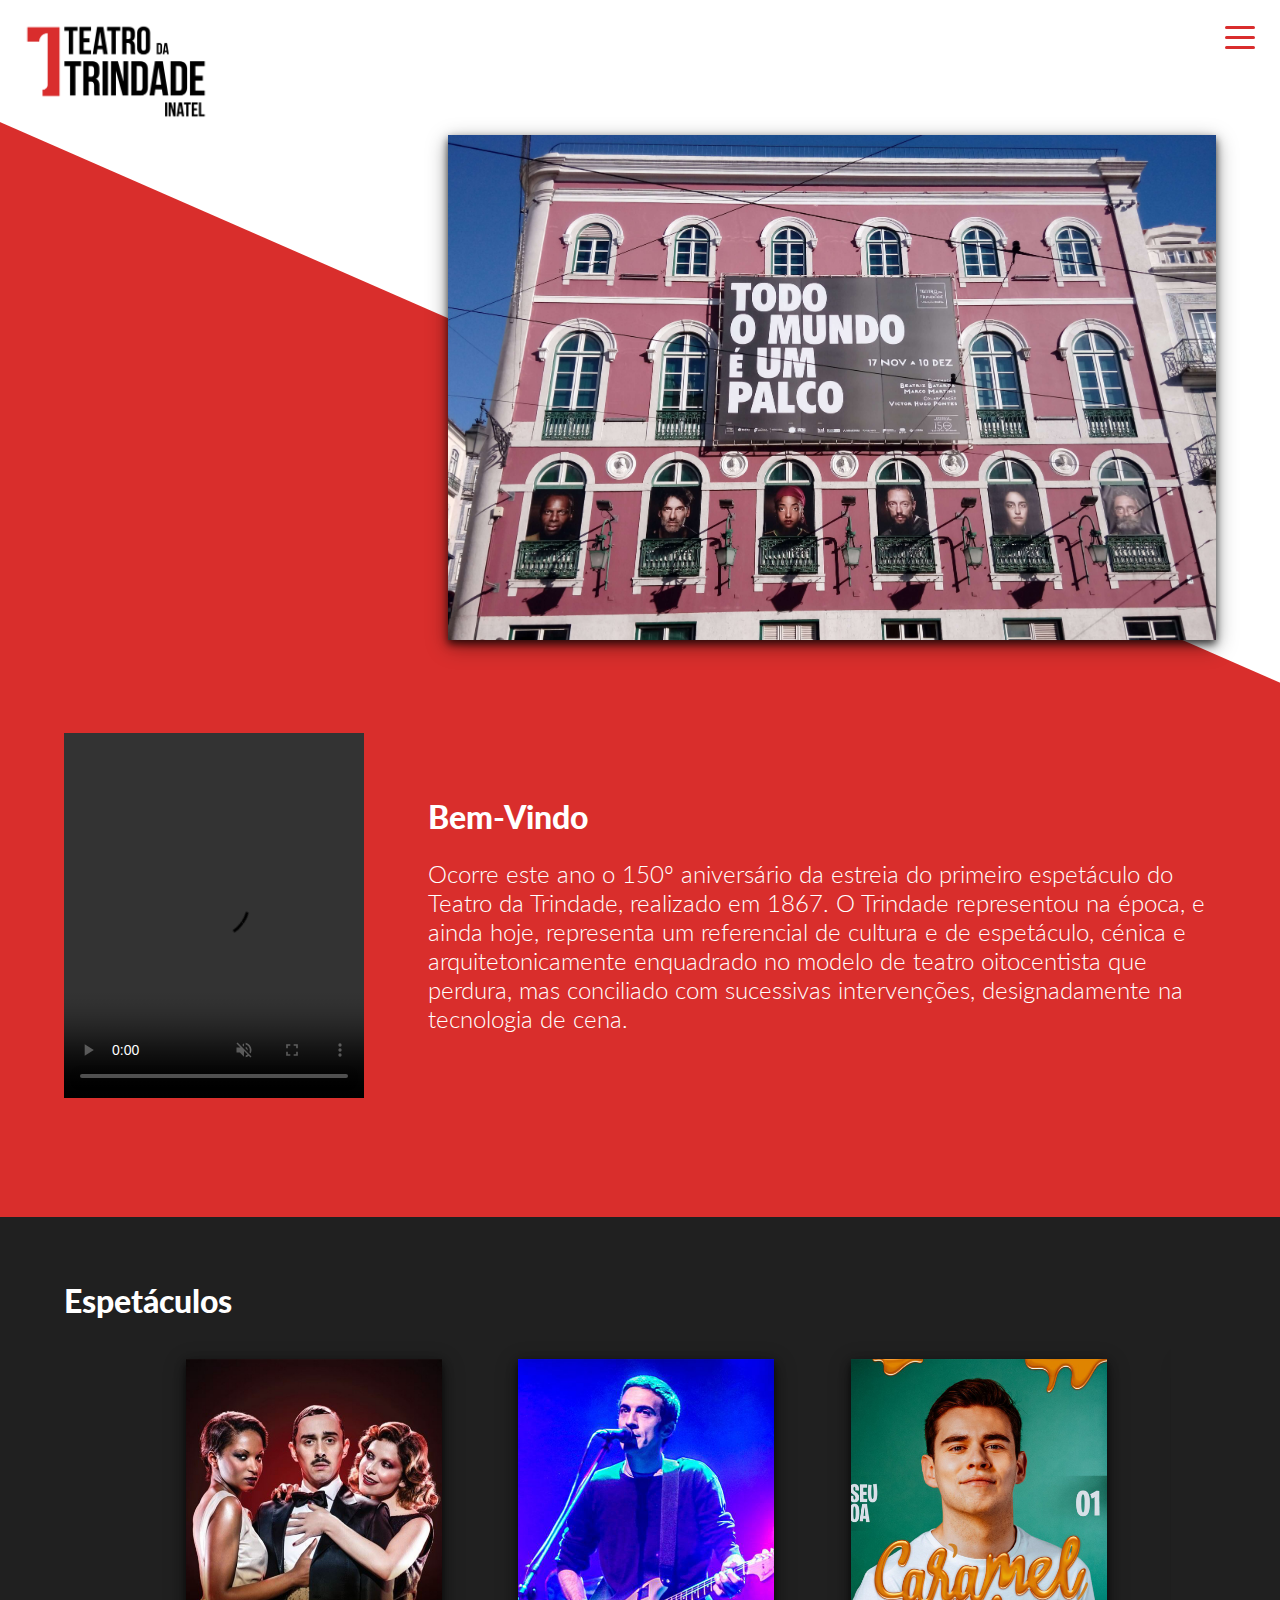
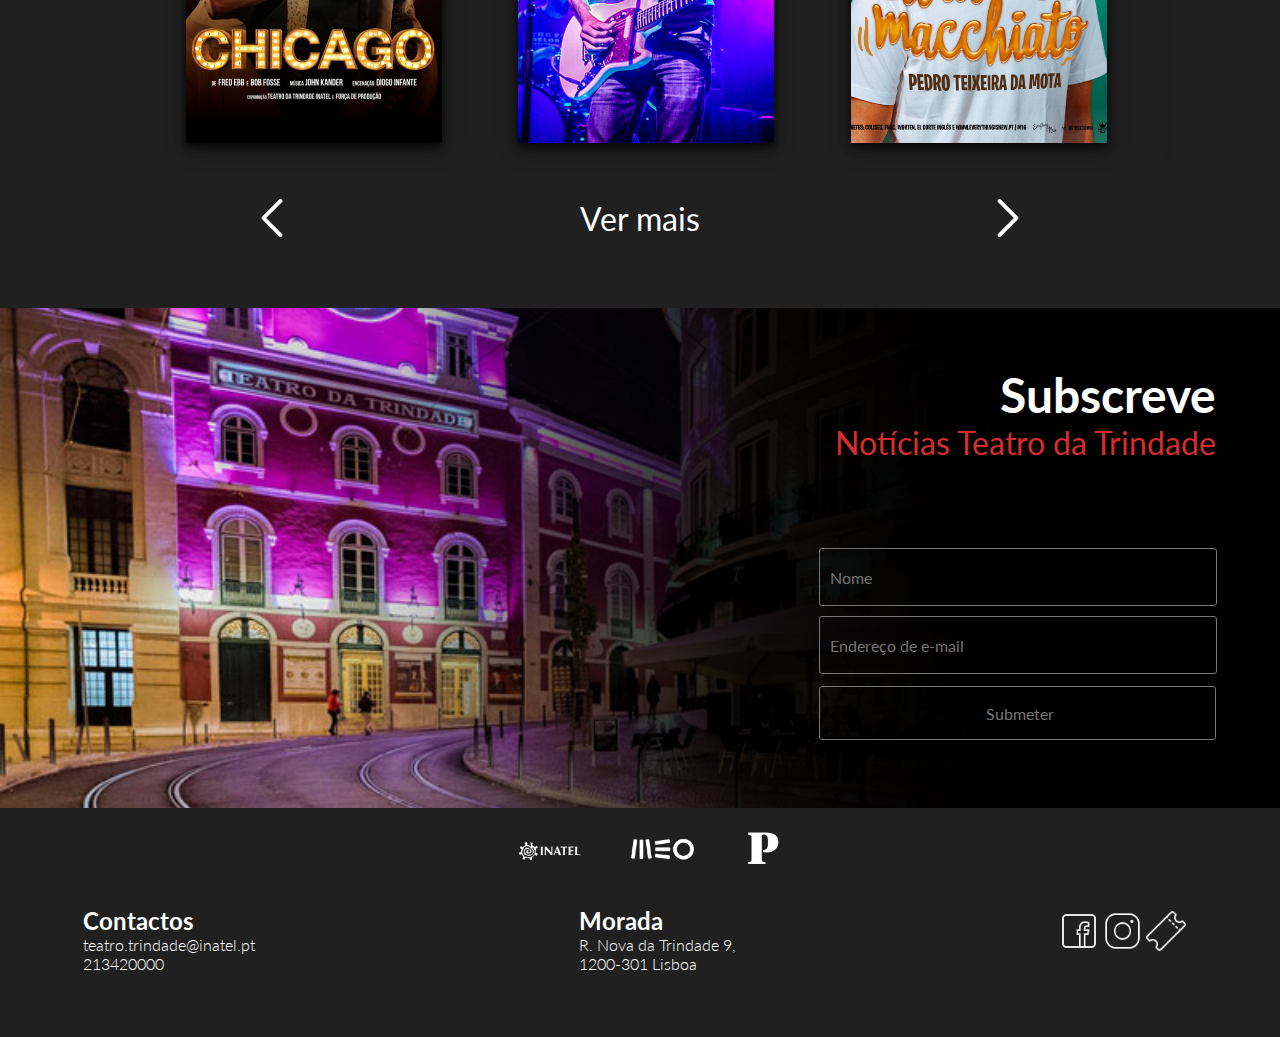
==== index.html @ 77e82023 "footer fixed" ====
<!DOCTYPE html>
<html lang="pt">
<head>
    <meta charset="UTF-8">
    <meta name="viewport" content="user-scalable=no, initial-scale=1, height=device-height">
    <link rel="icon" href="img/favicon.ico">
    <link href="https://fonts.googleapis.com/css?family=Lato:300,400,700,900&display=swap" rel="stylesheet">
    <link rel="stylesheet" href="css/style.css">
    <link rel="stylesheet" href="css/general.css">
    <title>Teatro da Trindade</title>
</head>
<body>

  <header>

    <nav>
      <a href="index.html"><img src="img/logoFullB.png" alt="logo-trindade"></a>

      <input id="hamburguer" type="checkbox" class="check">
      <div>
        <label for="hamburguer" class="hamburguer" id="mostra-menu"><div>
          <span class="barra"></span>
        </div></label>
        <div class="menu">
          <div class="menu-info">
            <ul>
              <li><a href="index.html">início</a></li>
              <li><a href="agenda.html">agenda</a></li>
              <li><a href="sobre.html">sobre</a></li>
              <li><a href="bilheteira.html">bilheteira</a></li>
            </ul>
            <img src="img/tr.png" alt="TR">
          </div>
          <div class="menu-transp"></div>
        </div>
      </div>

    </nav>

  </header>


  <main>


    <section id="intro">
      <img src="img/trindade.jpg" alt="">
      <div class="conteudo-saudacao">
        <video autoplay loop muted controls>
          <source src="img/150anos.mp4" type="video/mp4">
        </video>
        <div class="texto-saudacao">
          <h1>Bem-Vindo</h1>
          <p>Ocorre este ano o 150º aniversário da estreia do primeiro espetáculo do Teatro da Trindade, realizado em 1867. O Trindade representou na época, e ainda hoje, representa um referencial de cultura e de espetáculo, cénica e arquitetonicamente enquadrado no modelo de teatro oitocentista que perdura, mas conciliado com sucessivas intervenções, designadamente na tecnologia de cena.</p>
        </div>
      </div>
    </section>



    <section id="espetaculos">
      <h1>Espetáculos</h1>

      <div class="slider-holder">
        <span id="slider-image-1"></span>
        <span id="slider-image-2"></span>
        <div class="image-holder">
          <a href="agenda.html#chicago"><img src="img/agenda/poster1.jpg"/></a>
          <a href="agenda.html#ornatos"><img src="img/agenda/poster2.jpg"/></a>
          <a href="agenda.html#ptm"><img src="img/agenda/poster3.jpeg"/></a>
          <a href="agenda.html#armstrong"><img src="img/agenda/poster4.jpg"/></a>
          <a href="agenda.html#inimigos"><img src="img/agenda/poster5.jpg"/></a>
          <a href="agenda.html#4emeia"><img src="img/agenda/poster6.jpg"/></a>
        </div>
        <div class="button-holder">
            <a href="#slider-image-1" class="back"><img src='img/back.svg' onmouseover="this.src='img/backR.svg';" onmouseout="this.src='img/back.svg';"></a>
            <a href="agenda.html"><p>Ver mais</p></a>
            <a href="#slider-image-2" class="next"><img src='img/next.svg' onmouseover="this.src='img/nextR.svg';" onmouseout="this.src='img/next.svg';"></a>
        </div>
      </div>

    </section>



    <section id="subscricao">

      <form class="formulario">
        <div class="info-form">
          <h2>Subscreve</h2>
          <p>Notícias Teatro da Trindade</p>
        </div>
        <div class="inserir">
          <input type="text" name="nome" placeholder="Nome">
          <input type="email" name="email" placeholder="Endereço de e-mail">
        </div>
        <div class="submissao">
          <input type="button" name="subscrever" value="Submeter">
        </div>
      </form>
    </section>


  </main>



  <footer>

      <div class="footer-container">
          <div class="parceiros">
              <img src="img/inatelW.png" alt="logo-inatel">
              <img src="img/meoW.png" alt="logo-meo">
              <img src="img/publicoW.png" alt="logo-publico">
          </div>
          <div class="footer-infos">
            <div class="contactos">
              <h2>Contactos</h2>
              <p>teatro.trindade@inatel.pt</p>
              <p>213420000</p>
            </div>
            <div class="morada">
              <h2>Morada</h2>
              <p>R. Nova da Trindade 9,<br>1200-301 Lisboa</p>
            </div>
            <div class="social">
                <a href="https://www.facebook.com/TeatrodaTrindade/" target="_blank"><img src="img/facebookW.png" alt="icon-facebook"></a>
                <a href="https://www.instagram.com/teatrodatrindade/" target="_blank"><img src="img/instagramW.png" alt="icon-instagram"></a>
                <a href="https://www.bol.pt/Projecto/EntidadesAderentes/4134-teatro_da_trindade_inatel" target="_blank"><img src="img/ticketW.png" alt="icon-bilhete"></a>
            </div>
          </div>
      </div>

  </footer>

</body>
</html>
---- css/style.css ----
/*--------------------INTRO---------------------*/
#intro {
  height: auto;
  padding-bottom: 120px;
  background-image: url(../img/fundo.svg);
  background-position: center;
  background-size: cover;
}
#intro img {
  width: 60vw;
  margin-left:35vw;
  margin-top: 15vh;
  box-shadow: 0 4px 8px 0 rgba(0, 0, 0, 0.7), 0 6px 20px 0 rgba(0, 0, 0, 0.4);
}
.conteudo-saudacao {
  display: flex;
  margin-top:10vh;
}
.conteudo-saudacao video {
  margin-left:5vw;
  width: 45vw;
}
.texto-saudacao {
  margin: 5vw;
}
.texto-saudacao h1{
  font-size: 2em;
  color: #fff;
  font-weight: 900;
}
.texto-saudacao p{
  color: #fff;
  font-size: 1.5em;
  margin-top: 3%;
  font-weight: 300;
}
@media screen and (max-width: 1000px) {
  .texto-saudacao p{
    font-size: 1em;
  }
}
@media screen and (max-width: 800px) {
  #intro {
    padding-bottom: 50px;
  }
  #intro img {
    width: 75vw;
    margin-left:20vw;
  }
  .conteudo-saudacao {
    margin-top: 15%;
    display: block;
  }
  .conteudo-saudacao video {
    width: 90vw;
    margin-left: 5vw;
    margin-right: 5vw;
  }
  .texto-saudacao {
    margin-top: 5%;
  }
}


/*--------------------ESPETÁCULOS---------------------*/
#espetaculos{
  padding-bottom: 5%;
  background: #202020;
}
#espetaculos h1{
  padding-top: 5%;
  color: #fff;
  margin-left: 5%;
  font-size: 2em;
  font-weight: 900;
}
.slider-holder {
  padding-top: 3%;
  width: 83vw;
  overflow: hidden;
  margin-left: auto;
  margin-right: auto;
  margin-top: 0px;
  text-align: center;
  overflow: hidden;
 }
.image-holder {
  display: flex;
  flex-direction: row;
  width: 100%;
  clear: both;
  position: relative;
  -webkit-transition: left 2s;
  -moz-transition: left 2s;
  -o-transition: left 2s;
  transition: left 2s;
 }
.image-holder img{
  box-shadow: 0 4px 8px 0 rgba(0, 0, 0, 0.7), 0 6px 20px 0 rgba(0, 0, 0, 0.4);
  width: 20vw;
  margin-right: 6vw;
}
.image-holder a:first-child{
  margin-left: 6vw;
}
.cartaz p{
  color: #fff;
}
.slider-image {
  float: left;
  margin: 0px;
  padding: 0px;
  position: relative;
 }
 .button-holder {
   margin-top: 5%;
   display: flex;
   flex-direction: row;
   justify-content: space-around;
}
 .button-holder a{
   text-align: center;
   text-decoration: none;
   font-size: 2em;
   color: #fff;
 }
 .button-holder a:hover{
   color:#d92d2d;
 }
.button-holder img{
  width: 1.2em;
}
#slider-image-1:target ~ .image-holder{
   left: 0px;
}
#slider-image-2:target ~ .image-holder{
  left: -79vw;
}
@media screen and (max-width: 600px) {
  .button-holder a{
    font-size: 1em;
  }
  .button-holder img{
    width: 0.8em;
  }
}




/*--------------------FORM---------------------*/
#subscricao {
  height: 500px;
  background-image: url(../img/fundoform.jpg);
  background-position: center;
  background-size: cover;
}
.formulario{
  float: right;
  margin-right: 5%;
  height: 100%;
  width: 45%;
}
.info-form {
  float: right;
  text-align: right;
  margin-top: 10%;
}
.info-form h2{
  font-size: 3em;
  color: #fff;
}
.info-form p{
  font-size: 2em;
  color: #d92d2d;
}
input:focus {
  outline: none;
}
.inserir{
  margin-left: calc(100% - 31vw);
  margin-top: 40%;
}
.inserir input{
  border-radius: 3px;
  width: 30vw;
  height: 6vh;
  margin-top: 10px;
  font-size: 1em;
  background: transparent;
  padding-left: 10px;
  color: #777;
  border: 1px solid #777;
}
.submissao {
  margin-left: calc(100% - 31vw);
  margin-top: 2%;
}
.submissao input{
  border-radius: 3px;
  height: 6vh;
  width: 31vw;
  font-size: 1em;
  background: transparent;
  padding-left: 10px;
  color: #777;
  border: 1px solid #777;
  cursor: pointer;
}
.submissao input:hover{
  background: #d92d2d;
  border: none;
  color: #202020;
}
@media screen and (max-width: 800px) {
  #subscricao{
    height: 400px;
  }
  .formulario{
    width: 60%;
  }
  .inserir{
    margin-top: 35%;
    margin-left: calc(100% - 41vw);
  }
  .submissao{
    margin-left: calc(100% - 41vw);
  }
  .info-form h2{
    font-size: 2em;
  }
  .info-form p{
    font-size: 1em;
  }
  .inserir input{
    width: 40vw;
  }
  .submissao input{
    width: 42vw;
  }
}
@media screen and (max-width: 400px) {
  .info-form {
    margin-top: 20%;
  }
  .inserir{
    margin-top: 60%;
    margin-left: calc(100% - 45vw);
  }
  .submissao{
    margin-top: 3%;
    margin-left: calc(100% - 44vw);
  }

}
---- css/general.css ----
*{
  margin: 0;
  font-family: 'Lato', sans-serif;
}
nav img{
  position: absolute;
  width: 15%;
  margin: 20px 20px;
}
.hamburguer {
  position: absolute;
  right: 0;
  margin-top: 25px;
  margin-right: 25px;
  z-index: 2 ;
  width: 30px;
  padding-top: 11px;
  height: 13px;
}
input{
  background: #fff;
}
label{
  cursor: pointer;
}
/*---Desenha as 3 barras do hamburguer---*/
.barra {
  position: fixed;
  display: block;
  width: 30px;
  height: 3px;
  transition: 0.2s ease-in-out;
  border-radius: 200px;
  background: #d92d2d;
}
.barra:before,
.barra:after {
  content: '';
  display: block;
  width: 100%;
  height: 100%;
  background: #d92d2d;
  position: absolute;
  transition: 0.5s ease-in-out;
  border-radius: 200px;
}
.barra:before {
  bottom: 10px;
}
.barra:after {
  top: 10px;
}
#hamburguer , #menu{
  display: none;
}
/*--Rotação das barras para formar uma cruz--*/
input:checked~div .barra {
  transform: rotate(45deg);
  background: #fff;
}
input:checked~div .barra:before {
  transform: rotate(90deg);
  bottom: 0;
  background: #fff;
}
input:checked~div .barra:after {
  transform: rotate(90deg);
  top: 0;
  background: #fff;
}
input:checked~div .menu {
  display: block;
}

/*--Desenho do menu--*/
.menu{
  display: none;
  position: fixed;
  width: 100vw;
  z-index: 1;
}
.menu-info {
  float: right;
  background-color: #d92d2d;
  width: 25vw;
  height: 100vh;
  right: 0;
  box-shadow: -5px 0px 50px 0px #202020;
}
.menu-info ul{
  margin-top: 35%;
}
.menu-info li{
  margin-top: 40px;
  list-style: none;
  text-align: right;
  margin-right: 20px;
}
.menu-info a {
  font-size: 3em;
  text-decoration: none;
  -webkit-user-select: none;
  color: #fff;
}
.menu-info a:hover{
  color: #000;
  transition: 0.3s;
}
.menu-info img{
  position: absolute;
  width: 25vw;
  margin: 0;
  bottom: 0;
}
.menu-transp{
  position: absolute;
  width: 75vw;
  height: 100vh;
  background: rgba(20,20,20,0.8);
}
@media screen and (max-width: 800px) {
  .menu a{
    font-size: 1.5em;
  }
  .menu-info{
    width: 50vw;
  }
  .menu-transp{
    width: 50vw;
  }
  .menu img{
    width: 55vw;
  }
}



/*--------------------FOOTER---------------------*/
footer{
  background-color: #202020;
  height: auto;
  padding-bottom: 5%;
}
.footer-container{
  padding-top: 10px;
  margin-left: 20px;
  justify-content: space-between;
}
.parceiros{
  display: flex;
  justify-content:center;
}
.parceiros img{
  margin-left: 2%;
  margin-right: 2%;
  width: 5%;
  height: 5%;
}
.parceiros img:nth-child(3){
  margin-top: 5px;
  width: 3%;
}
.footer-infos{
  margin: 2% 5% 0 5%;
  color: #fff;
  display: flex;
  justify-content: space-between;
}
.footer-infos p {
  font-weight: 300;w
}
.social{
  margin-top: 5px;
}
.social img{
  width: 25%;
}
@media screen and (max-width: 800px) {
  .footer-infos h2 {
    font-size: 1em;
  }
  .footer-infos p {
    font-size: 0.5em;
  }
  .social img{
    width: 20%;
  }
}
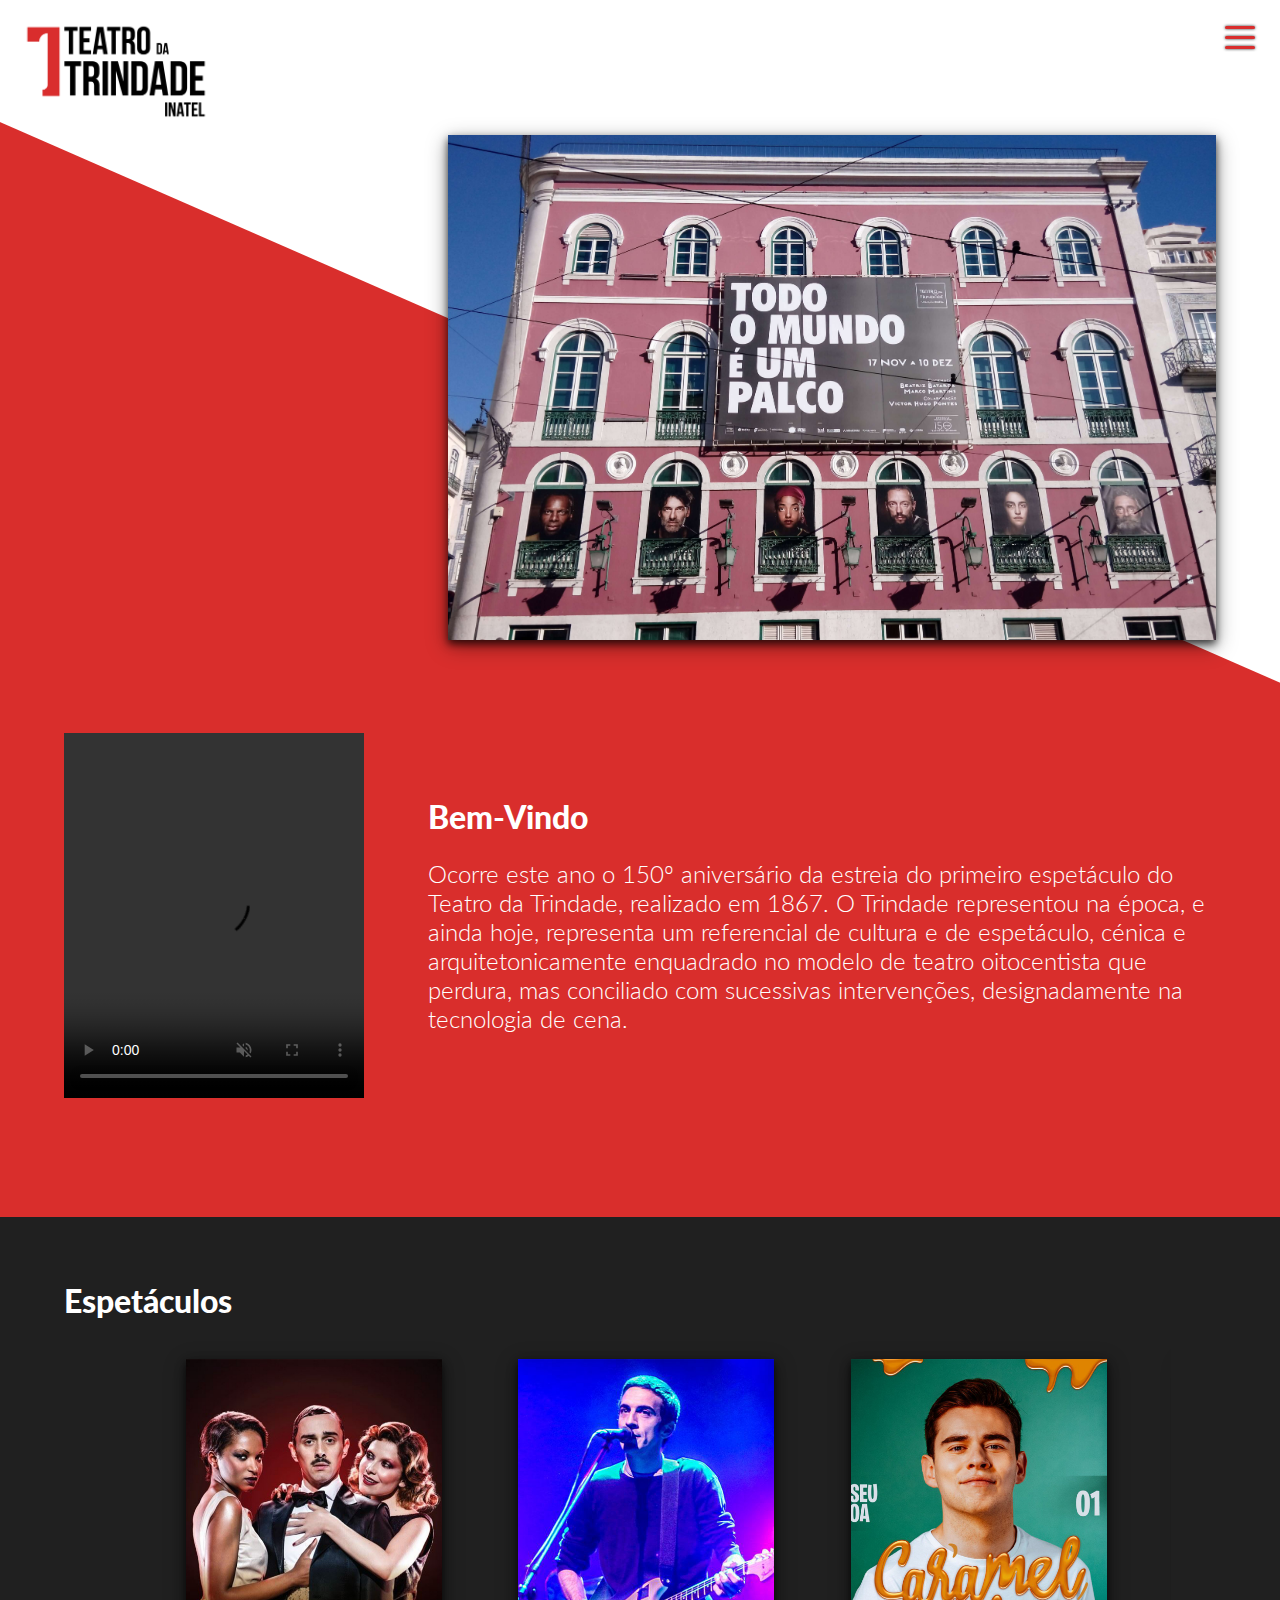
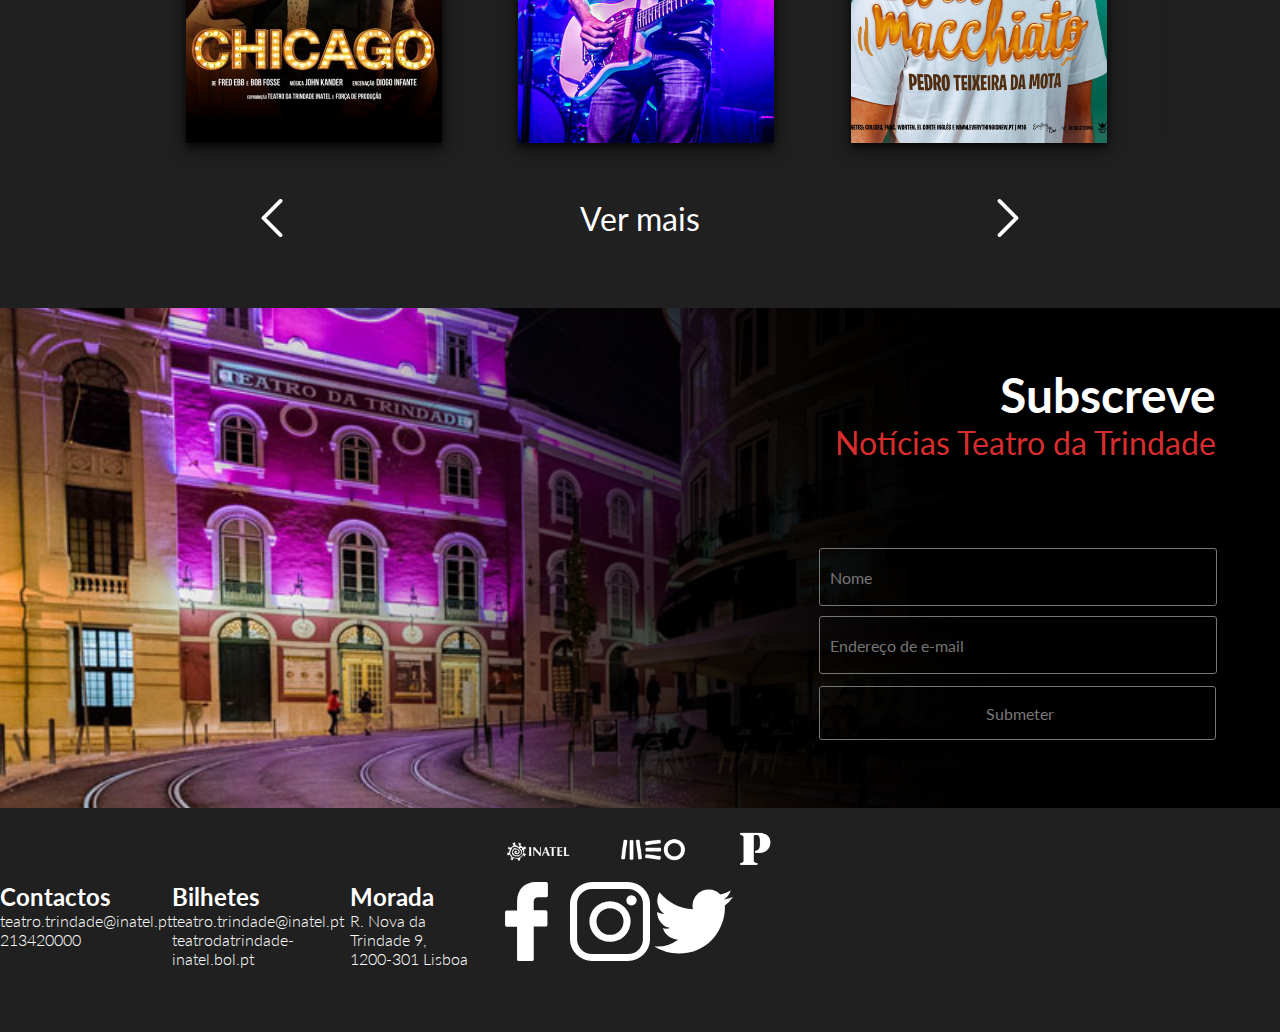
==== commit e96b08d0: "Some corrections" ====
--- a/index.html
+++ b/index.html
@@ -113,22 +113,34 @@
               <img src="img/meoW.png" alt="logo-meo">
               <img src="img/publicoW.png" alt="logo-publico">
           </div>
+
           <div class="footer-infos">
+
             <div class="contactos">
               <h2>Contactos</h2>
               <p>teatro.trindade@inatel.pt</p>
               <p>213420000</p>
             </div>
+
+            <div class="bilhetes">
+              <h2>Bilhetes</h2>
+              <p>teatro.trindade@inatel.pt</p>
+              <a href="https://www.bol.pt/Projecto/EntidadesAderentes/4134-teatro_da_trindade_inatel" target="_blank">teatrodatrindade-inatel.bol.pt</a>
+            </div>
+
             <div class="morada">
               <h2>Morada</h2>
               <p>R. Nova da Trindade 9,<br>1200-301 Lisboa</p>
             </div>
+
             <div class="social">
-                <a href="https://www.facebook.com/TeatrodaTrindade/" target="_blank"><img src="img/facebookW.png" alt="icon-facebook"></a>
-                <a href="https://www.instagram.com/teatrodatrindade/" target="_blank"><img src="img/instagramW.png" alt="icon-instagram"></a>
-                <a href="https://www.bol.pt/Projecto/EntidadesAderentes/4134-teatro_da_trindade_inatel" target="_blank"><img src="img/ticketW.png" alt="icon-bilhete"></a>
+                <a href="https://www.facebook.com/TeatrodaTrindade/" target="_blank"><img src="img/facebook.svg" alt="icon-facebook"></a>
+                <a href="https://www.instagram.com/teatrodatrindade/" target="_blank"><img src="img/instagram.svg" alt="icon-instagram"></a>
+                <a href="https://twitter.com/inateloficial" target="_blank"><img src="img/twitter.svg" alt="icon-twitter"></a>
             </div>
+
           </div>
+
       </div>
 
   </footer>
--- a/css/style.css
+++ b/css/style.css
@@ -20,6 +20,7 @@
 }
 .conteudo-saudacao video {
   margin-left:5vw;
+  padding: 0;
   width: 45vw;
 }
 .texto-saudacao {
--- a/css/general.css
+++ b/css/general.css
@@ -29,6 +29,7 @@
   display: block;
   width: 30px;
   height: 3px;
+  box-shadow: 0px 0px 3px 0px #1f1f1f;
   transition: 0.2s ease-in-out;
   border-radius: 200px;
   background: #d92d2d;
@@ -39,6 +40,7 @@
   display: block;
   width: 100%;
   height: 100%;
+  box-shadow: 0px 0px 3px 0px #1f1f1f;
   background: #d92d2d;
   position: absolute;
   transition: 0.5s ease-in-out;
@@ -56,16 +58,19 @@
 /*--Rotação das barras para formar uma cruz--*/
 input:checked~div .barra {
   transform: rotate(45deg);
+  box-shadow:none;
   background: #fff;
 }
 input:checked~div .barra:before {
   transform: rotate(90deg);
   bottom: 0;
+  box-shadow:none;
   background: #fff;
 }
 input:checked~div .barra:after {
   transform: rotate(90deg);
   top: 0;
+  box-shadow:none;
   background: #fff;
 }
 input:checked~div .menu {
@@ -143,8 +148,6 @@
 }
 .footer-container{
   padding-top: 10px;
-  margin-left: 20px;
-  justify-content: space-between;
 }
 .parceiros{
   display: flex;
@@ -161,20 +164,27 @@
   width: 3%;
 }
 .footer-infos{
-  margin: 2% 5% 0 5%;
   color: #fff;
   display: flex;
   justify-content: space-between;
 }
 .footer-infos p {
-  font-weight: 300;w
+  font-weight: 300;
+}
+.footer-infos a{
+  text-decoration:  none;
+  font-weight: 300;
+  color: #fff;
 }
 .social{
-  margin-top: 5px;
+  display: block;
 }
 .social img{
-  width: 25%;
-}
+  width: 10%;
+}
+
+
+
 @media screen and (max-width: 800px) {
   .footer-infos h2 {
     font-size: 1em;
@@ -182,6 +192,9 @@
   .footer-infos p {
     font-size: 0.5em;
   }
+  .footer-infos a {
+    font-size: 0.5em;
+  }
   .social img{
     width: 20%;
   }
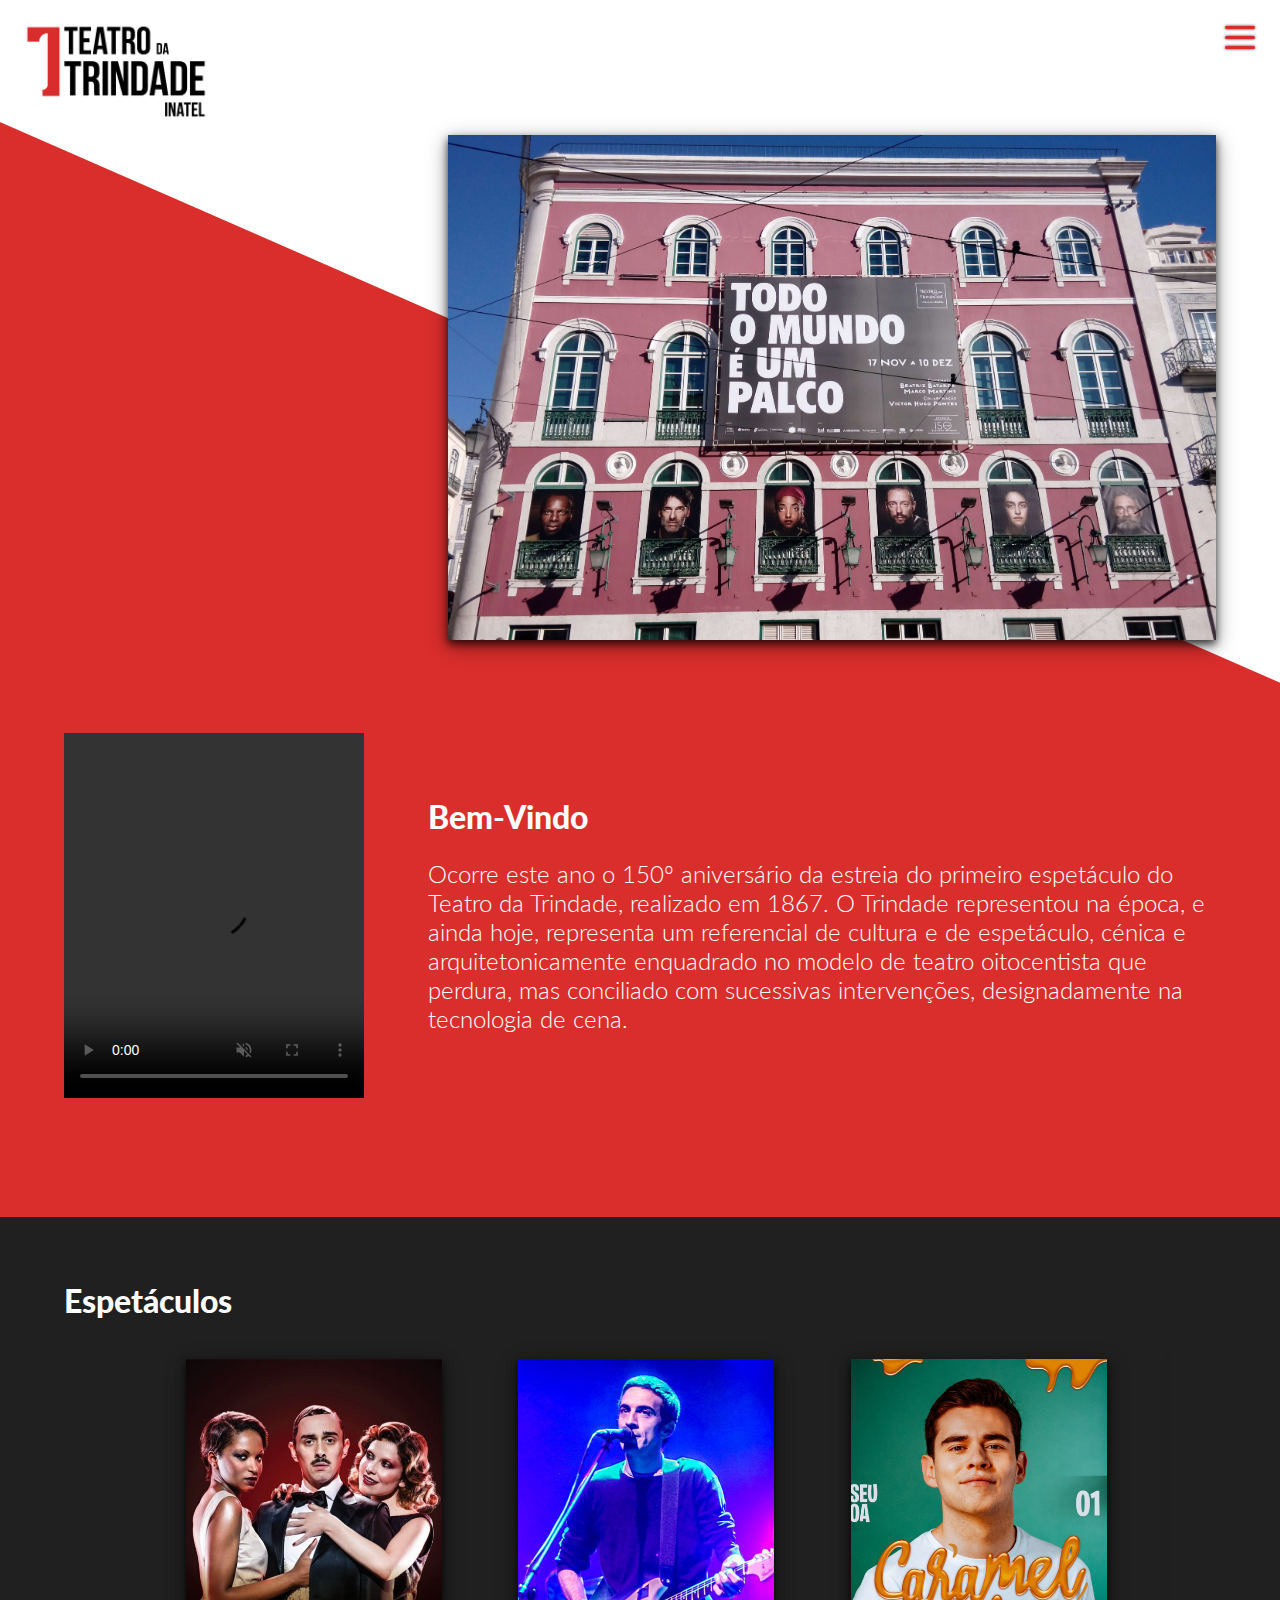
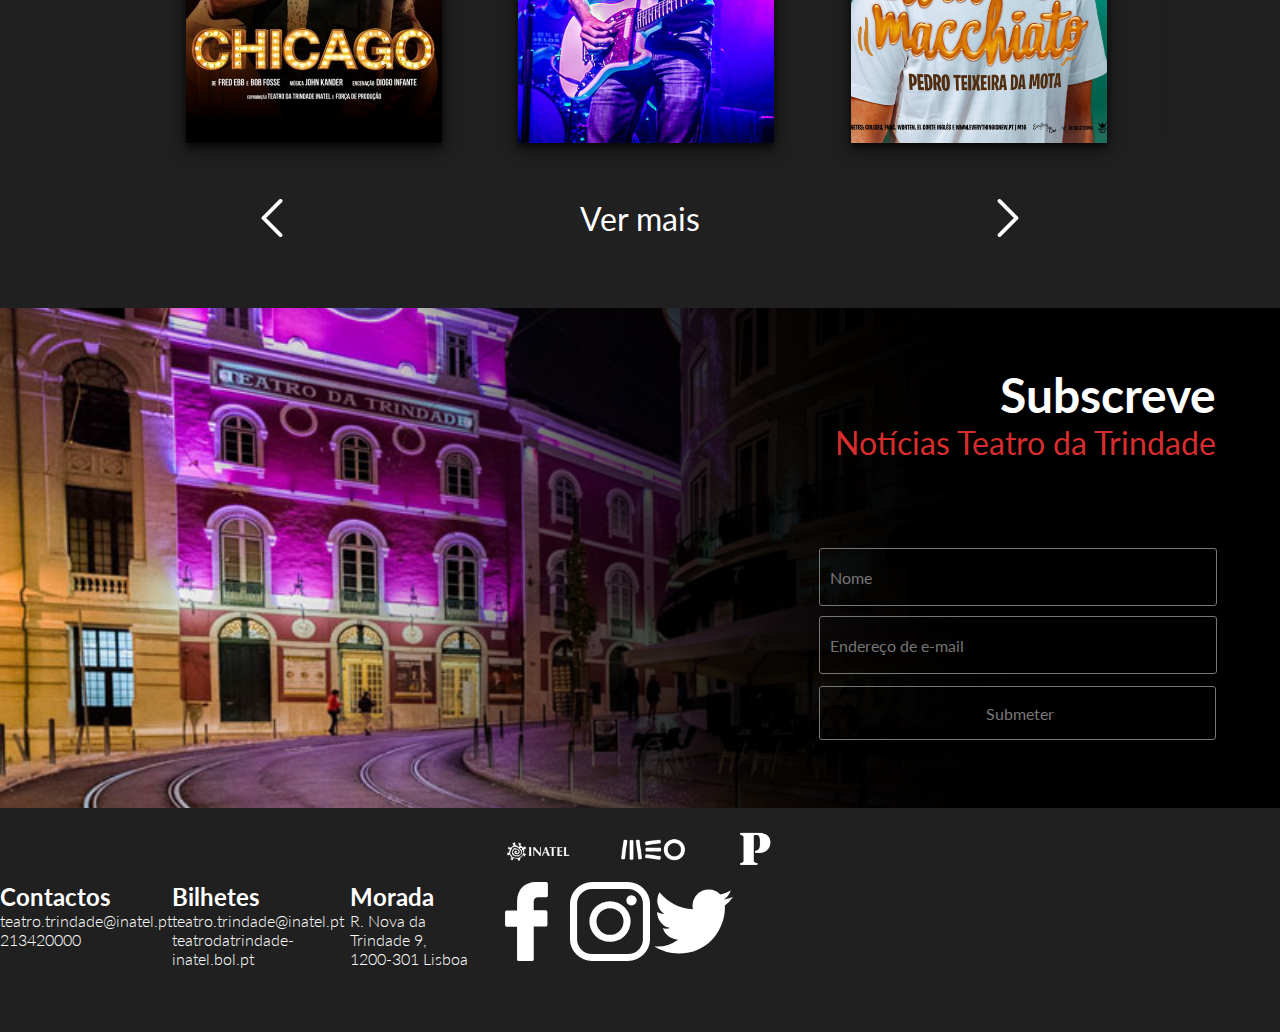
==== commit 16020dcc: "Just missing: footer and sobre.html responsiveness" ====
--- a/index.html
+++ b/index.html
@@ -1,26 +1,29 @@
 <!DOCTYPE html>
 <html lang="pt">
+
 <head>
-    <meta charset="UTF-8">
-    <meta name="viewport" content="user-scalable=no, initial-scale=1, height=device-height">
-    <link rel="icon" href="img/favicon.ico">
-    <link href="https://fonts.googleapis.com/css?family=Lato:300,400,700,900&display=swap" rel="stylesheet">
-    <link rel="stylesheet" href="css/style.css">
-    <link rel="stylesheet" href="css/general.css">
-    <title>Teatro da Trindade</title>
+  <meta charset="UTF-8">
+  <meta name="viewport" content="width=device-width, initial-scale=1">
+  <link rel="icon" href="img/favicon.ico">
+  <link href="https://fonts.googleapis.com/css?family=Lato:300,400,700,900&display=swap" rel="stylesheet">
+  <link rel="stylesheet" href="css/style.css">
+  <link rel="stylesheet" href="css/general.css">
+  <title>Teatro da Trindade</title>
 </head>
+
 <body>
 
   <header>
+    <nav>
 
-    <nav>
       <a href="index.html"><img src="img/logoFullB.png" alt="logo-trindade"></a>
+      <input id="hamburguer" type="checkbox" class="check">
 
-      <input id="hamburguer" type="checkbox" class="check">
       <div>
-        <label for="hamburguer" class="hamburguer" id="mostra-menu"><div>
+        <label for="hamburguer" class="hamburguer" id="mostra-menu">
           <span class="barra"></span>
-        </div></label>
+        </label>
+
         <div class="menu">
           <div class="menu-info">
             <ul>
@@ -36,7 +39,6 @@
       </div>
 
     </nav>
-
   </header>
 
 
@@ -44,14 +46,15 @@
 
 
     <section id="intro">
-      <img src="img/trindade.jpg" alt="">
+      <img src="img/trindade.jpg" alt="fotografia-fachada">
       <div class="conteudo-saudacao">
         <video autoplay loop muted controls>
           <source src="img/150anos.mp4" type="video/mp4">
         </video>
         <div class="texto-saudacao">
           <h1>Bem-Vindo</h1>
-          <p>Ocorre este ano o 150º aniversário da estreia do primeiro espetáculo do Teatro da Trindade, realizado em 1867. O Trindade representou na época, e ainda hoje, representa um referencial de cultura e de espetáculo, cénica e arquitetonicamente enquadrado no modelo de teatro oitocentista que perdura, mas conciliado com sucessivas intervenções, designadamente na tecnologia de cena.</p>
+          <p>Ocorre este ano o 150º aniversário da estreia do primeiro espetáculo do Teatro da Trindade, realizado em 1867. O Trindade representou na época, e ainda hoje, representa um referencial de cultura e de espetáculo, cénica e
+            arquitetonicamente enquadrado no modelo de teatro oitocentista que perdura, mas conciliado com sucessivas intervenções, designadamente na tecnologia de cena.</p>
         </div>
       </div>
     </section>
@@ -61,21 +64,23 @@
     <section id="espetaculos">
       <h1>Espetáculos</h1>
 
-      <div class="slider-holder">
-        <span id="slider-image-1"></span>
-        <span id="slider-image-2"></span>
-        <div class="image-holder">
-          <a href="agenda.html#chicago"><img src="img/agenda/poster1.jpg"/></a>
-          <a href="agenda.html#ornatos"><img src="img/agenda/poster2.jpg"/></a>
-          <a href="agenda.html#ptm"><img src="img/agenda/poster3.jpeg"/></a>
-          <a href="agenda.html#armstrong"><img src="img/agenda/poster4.jpg"/></a>
-          <a href="agenda.html#inimigos"><img src="img/agenda/poster5.jpg"/></a>
-          <a href="agenda.html#4emeia"><img src="img/agenda/poster6.jpg"/></a>
+      <div class="container-slider">
+        <span id="slider-imagens-1"></span>
+        <span id="slider-imagens-2"></span>
+        <div class="container-imagens">
+          <a href="agenda.html#chicago"><img src="img/agenda/poster1.jpg" alt="poster-chicago" /></a>
+          <a href="agenda.html#ornatos"><img src="img/agenda/poster2.jpg" alt="poster-ornatos" /></a>
+          <a href="agenda.html#ptm"><img src="img/agenda/poster3.jpeg" alt="poster-ptm" /></a>
+          <a href="agenda.html#armstrong"><img src="img/agenda/poster4.jpg" alt="poster-armstrong" /></a>
+          <a href="agenda.html#inimigos"><img src="img/agenda/poster5.jp" alt="poster-inimigos" /></a>
+          <a href="agenda.html#4emeia"><img src="img/agenda/poster6.jpg" alt="poster-4emeia" /></a>
         </div>
-        <div class="button-holder">
-            <a href="#slider-image-1" class="back"><img src='img/back.svg' onmouseover="this.src='img/backR.svg';" onmouseout="this.src='img/back.svg';"></a>
-            <a href="agenda.html"><p>Ver mais</p></a>
-            <a href="#slider-image-2" class="next"><img src='img/next.svg' onmouseover="this.src='img/nextR.svg';" onmouseout="this.src='img/next.svg';"></a>
+        <div class="botoes">
+          <a href="#slider-imagens-1" class="back"><img src='img/back.svg' onmouseover="this.src='img/backR.svg';" onmouseout="this.src='img/back.svg';" alt="seta-back"></a>
+          <a href="agenda.html">
+            <p>Ver mais</p>
+          </a>
+          <a href="#slider-imagens-2" class="next"><img src='img/next.svg' onmouseover="this.src='img/nextR.svg';" onmouseout="this.src='img/next.svg';" alt="seta-next"></a>
         </div>
       </div>
 
@@ -107,43 +112,44 @@
 
   <footer>
 
-      <div class="footer-container">
-          <div class="parceiros">
-              <img src="img/inatelW.png" alt="logo-inatel">
-              <img src="img/meoW.png" alt="logo-meo">
-              <img src="img/publicoW.png" alt="logo-publico">
-          </div>
+    <div class="footer-container">
+      <div class="parceiros">
+        <img src="img/inatelW.png" alt="logo-inatel">
+        <img src="img/meoW.png" alt="logo-meo">
+        <img src="img/publicoW.png" alt="logo-publico">
+      </div>
 
-          <div class="footer-infos">
+      <div class="footer-infos">
 
-            <div class="contactos">
-              <h2>Contactos</h2>
-              <p>teatro.trindade@inatel.pt</p>
-              <p>213420000</p>
-            </div>
+        <div class="contactos">
+          <h2>Contactos</h2>
+          <p>teatro.trindade@inatel.pt</p>
+          <p>213420000</p>
+        </div>
 
-            <div class="bilhetes">
-              <h2>Bilhetes</h2>
-              <p>teatro.trindade@inatel.pt</p>
-              <a href="https://www.bol.pt/Projecto/EntidadesAderentes/4134-teatro_da_trindade_inatel" target="_blank">teatrodatrindade-inatel.bol.pt</a>
-            </div>
+        <div class="bilhetes">
+          <h2>Bilhetes</h2>
+          <p>teatro.trindade@inatel.pt</p>
+          <a href="https://www.bol.pt/Projecto/EntidadesAderentes/4134-teatro_da_trindade_inatel" target="_blank">teatrodatrindade-inatel.bol.pt</a>
+        </div>
 
-            <div class="morada">
-              <h2>Morada</h2>
-              <p>R. Nova da Trindade 9,<br>1200-301 Lisboa</p>
-            </div>
+        <div class="morada">
+          <h2>Morada</h2>
+          <p>R. Nova da Trindade 9,<br>1200-301 Lisboa</p>
+        </div>
 
-            <div class="social">
-                <a href="https://www.facebook.com/TeatrodaTrindade/" target="_blank"><img src="img/facebook.svg" alt="icon-facebook"></a>
-                <a href="https://www.instagram.com/teatrodatrindade/" target="_blank"><img src="img/instagram.svg" alt="icon-instagram"></a>
-                <a href="https://twitter.com/inateloficial" target="_blank"><img src="img/twitter.svg" alt="icon-twitter"></a>
-            </div>
-
-          </div>
+        <div class="social">
+          <a href="https://www.facebook.com/TeatrodaTrindade/" target="_blank"><img src="img/facebook.svg" alt="icon-facebook"></a>
+          <a href="https://www.instagram.com/teatrodatrindade/" target="_blank"><img src="img/instagram.svg" alt="icon-instagram"></a>
+          <a href="https://twitter.com/inateloficial" target="_blank"><img src="img/twitter.svg" alt="icon-twitter"></a>
+        </div>
 
       </div>
+
+    </div>
 
   </footer>
 
 </body>
+
 </html>
--- a/css/style.css
+++ b/css/style.css
@@ -77,7 +77,7 @@
   font-size: 2em;
   font-weight: 900;
 }
-.slider-holder {
+.container-slider {
   padding-top: 3%;
   width: 83vw;
   overflow: hidden;
@@ -86,64 +86,53 @@
   margin-top: 0px;
   text-align: center;
   overflow: hidden;
- }
-.image-holder {
+}
+.container-imagens {
   display: flex;
   flex-direction: row;
   width: 100%;
   clear: both;
   position: relative;
   -webkit-transition: left 2s;
-  -moz-transition: left 2s;
-  -o-transition: left 2s;
   transition: left 2s;
- }
-.image-holder img{
+}
+.container-imagens img{
   box-shadow: 0 4px 8px 0 rgba(0, 0, 0, 0.7), 0 6px 20px 0 rgba(0, 0, 0, 0.4);
   width: 20vw;
   margin-right: 6vw;
 }
-.image-holder a:first-child{
+.container-imagens a:first-child{
   margin-left: 6vw;
 }
-.cartaz p{
-  color: #fff;
-}
-.slider-image {
-  float: left;
-  margin: 0px;
-  padding: 0px;
-  position: relative;
- }
- .button-holder {
-   margin-top: 5%;
-   display: flex;
-   flex-direction: row;
-   justify-content: space-around;
-}
- .button-holder a{
-   text-align: center;
-   text-decoration: none;
-   font-size: 2em;
-   color: #fff;
- }
- .button-holder a:hover{
-   color:#d92d2d;
- }
-.button-holder img{
+.botoes {
+  margin-top: 5%;
+  display: flex;
+  flex-direction: row;
+  justify-content: space-around;
+}
+.botoes a{
+  text-align: center;
+  text-decoration: none;
+  font-size: 2em;
+  color: #fff;
+}
+.botoes a:hover{
+  color:#d92d2d;
+}
+.botoes img{
   width: 1.2em;
 }
-#slider-image-1:target ~ .image-holder{
-   left: 0px;
-}
-#slider-image-2:target ~ .image-holder{
+#slider-image-1:target ~ .container-imagens{
+  left: 0px;
+}
+#slider-image-2:target ~ .container-imagens{
   left: -79vw;
 }
 @media screen and (max-width: 600px) {
-  .button-holder a{
+  .botoes a{
     font-size: 1em;
   }
-  .button-holder img{
+  .botoes img{
     width: 0.8em;
   }
 }
--- a/css/general.css
+++ b/css/general.css
@@ -1,28 +1,33 @@
-*{
+* {
   margin: 0;
   font-family: 'Lato', sans-serif;
 }
-nav img{
+
+nav img {
   position: absolute;
   width: 15%;
   margin: 20px 20px;
 }
+
 .hamburguer {
   position: absolute;
   right: 0;
   margin-top: 25px;
   margin-right: 25px;
-  z-index: 2 ;
+  z-index: 2;
   width: 30px;
   padding-top: 11px;
   height: 13px;
 }
-input{
-  background: #fff;
-}
-label{
+
+input {
+  background: #fff;
+}
+
+label {
   cursor: pointer;
 }
+
 /*---Desenha as 3 barras do hamburguer---*/
 .barra {
   position: fixed;
@@ -34,6 +39,7 @@
   border-radius: 200px;
   background: #d92d2d;
 }
+
 .barra:before,
 .barra:after {
   content: '';
@@ -46,44 +52,52 @@
   transition: 0.5s ease-in-out;
   border-radius: 200px;
 }
+
 .barra:before {
   bottom: 10px;
 }
+
 .barra:after {
   top: 10px;
 }
-#hamburguer , #menu{
+
+#hamburguer, #menu {
   display: none;
 }
+
 /*--Rotação das barras para formar uma cruz--*/
 input:checked~div .barra {
   transform: rotate(45deg);
-  box-shadow:none;
-  background: #fff;
-}
+  box-shadow: none;
+  background: #fff;
+}
+
 input:checked~div .barra:before {
   transform: rotate(90deg);
   bottom: 0;
-  box-shadow:none;
-  background: #fff;
-}
+  box-shadow: none;
+  background: #fff;
+}
+
 input:checked~div .barra:after {
   transform: rotate(90deg);
   top: 0;
-  box-shadow:none;
-  background: #fff;
-}
+  box-shadow: none;
+  background: #fff;
+}
+
 input:checked~div .menu {
   display: block;
 }
 
 /*--Desenho do menu--*/
-.menu{
+.menu {
   display: none;
   position: fixed;
   width: 100vw;
   z-index: 1;
 }
+
 .menu-info {
   float: right;
   background-color: #d92d2d;
@@ -92,110 +106,128 @@
   right: 0;
   box-shadow: -5px 0px 50px 0px #202020;
 }
-.menu-info ul{
+
+.menu-info ul {
   margin-top: 35%;
 }
-.menu-info li{
+
+.menu-info li {
   margin-top: 40px;
   list-style: none;
   text-align: right;
   margin-right: 20px;
 }
+
 .menu-info a {
   font-size: 3em;
   text-decoration: none;
   -webkit-user-select: none;
   color: #fff;
 }
-.menu-info a:hover{
+
+.menu-info a:hover {
   color: #000;
   transition: 0.3s;
 }
-.menu-info img{
+
+.menu-info img {
   position: absolute;
   width: 25vw;
   margin: 0;
   bottom: 0;
 }
-.menu-transp{
+
+.menu-transp {
   position: absolute;
   width: 75vw;
   height: 100vh;
-  background: rgba(20,20,20,0.8);
-}
+  background: rgba(20, 20, 20, 0.8);
+}
+
 @media screen and (max-width: 800px) {
-  .menu a{
+  .menu a {
     font-size: 1.5em;
   }
-  .menu-info{
+
+  .menu-info {
     width: 50vw;
   }
-  .menu-transp{
+
+  .menu-transp {
     width: 50vw;
   }
-  .menu img{
+
+  .menu img {
     width: 55vw;
   }
 }
 
-
-
 /*--------------------FOOTER---------------------*/
-footer{
+footer {
   background-color: #202020;
   height: auto;
   padding-bottom: 5%;
 }
-.footer-container{
+
+.footer-container {
   padding-top: 10px;
 }
-.parceiros{
+
+.parceiros {
   display: flex;
-  justify-content:center;
-}
-.parceiros img{
+  justify-content: center;
+}
+
+.parceiros img {
   margin-left: 2%;
   margin-right: 2%;
   width: 5%;
   height: 5%;
 }
-.parceiros img:nth-child(3){
+
+.parceiros img:nth-child(3) {
   margin-top: 5px;
   width: 3%;
 }
-.footer-infos{
+
+.footer-infos {
   color: #fff;
   display: flex;
   justify-content: space-between;
 }
+
 .footer-infos p {
   font-weight: 300;
 }
-.footer-infos a{
-  text-decoration:  none;
+
+.footer-infos a {
+  text-decoration: none;
   font-weight: 300;
   color: #fff;
 }
-.social{
-  display: block;
-}
-.social img{
+
+.social {
+  display: block;
+}
+
+.social img {
   width: 10%;
 }
-
-
 
 @media screen and (max-width: 800px) {
   .footer-infos h2 {
     font-size: 1em;
   }
+
   .footer-infos p {
     font-size: 0.5em;
   }
+
   .footer-infos a {
     font-size: 0.5em;
   }
-  .social img{
+
+  .social img {
     width: 20%;
   }
 }
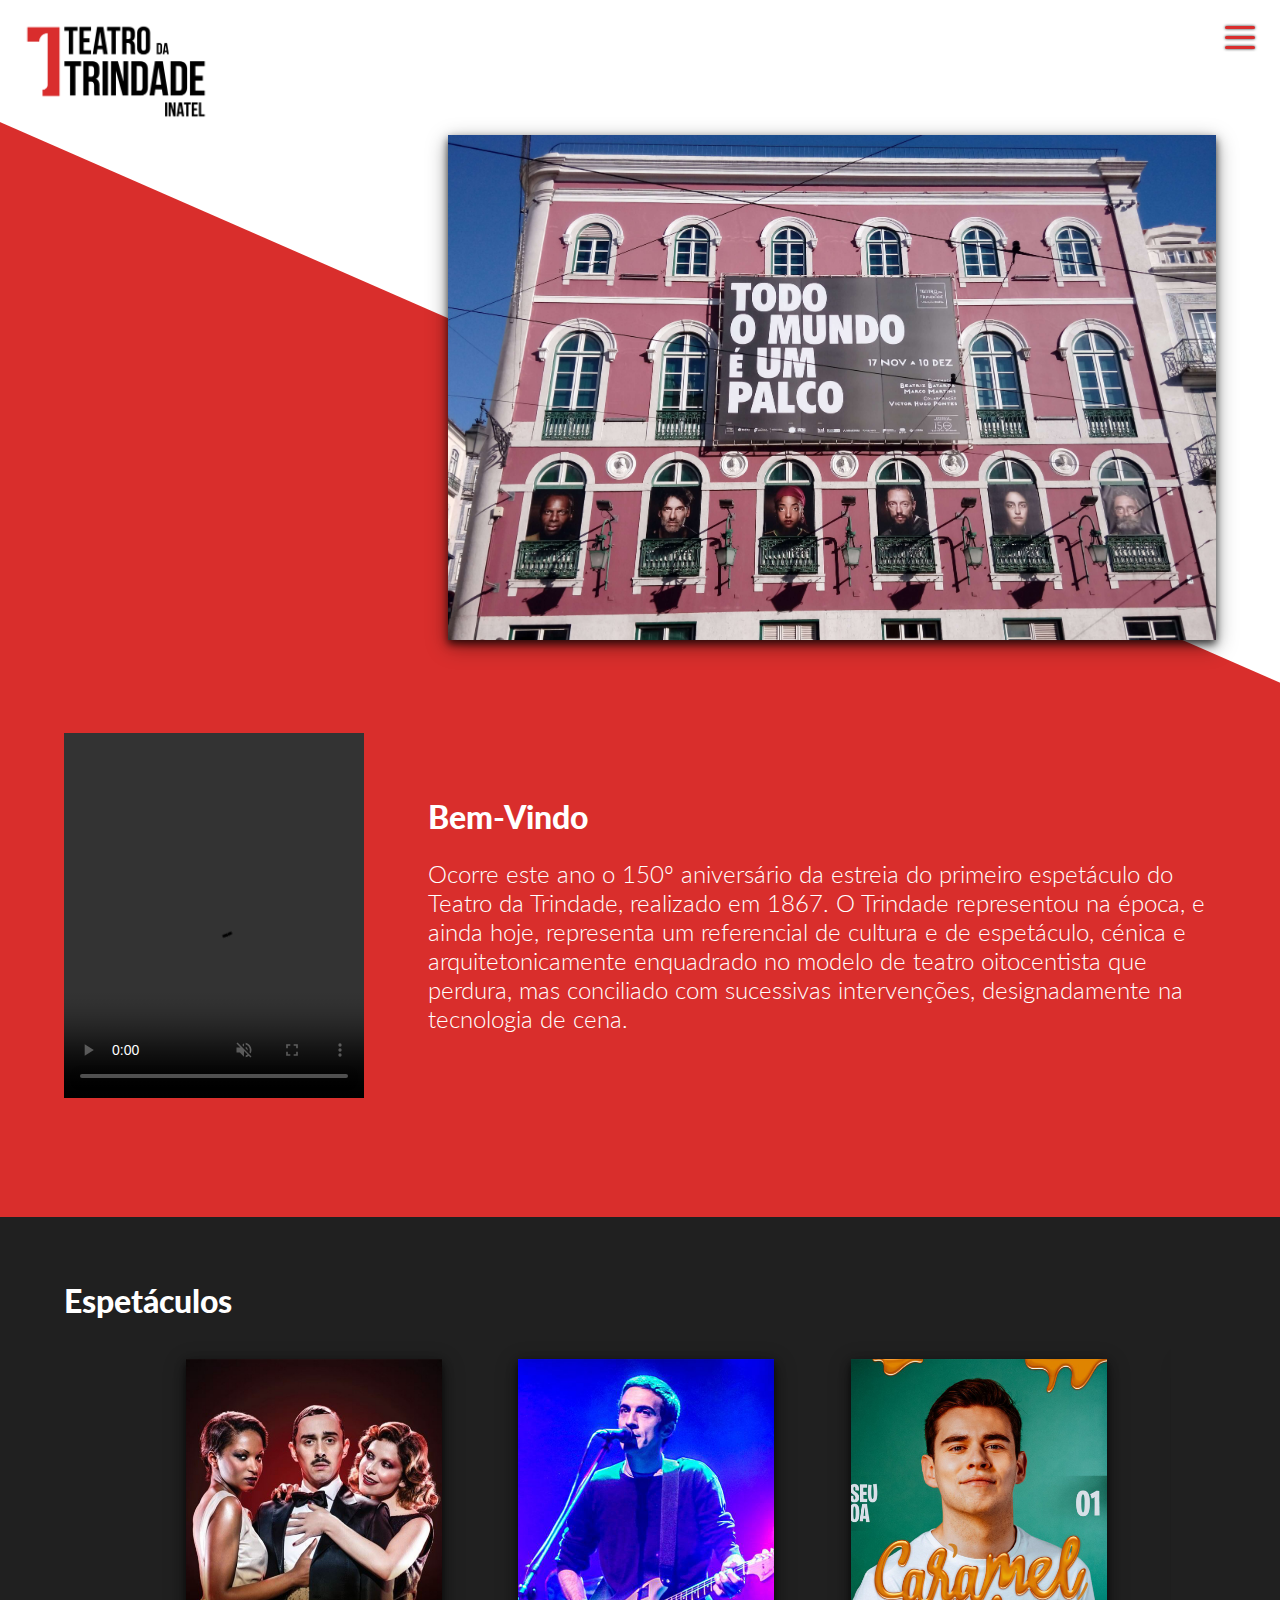
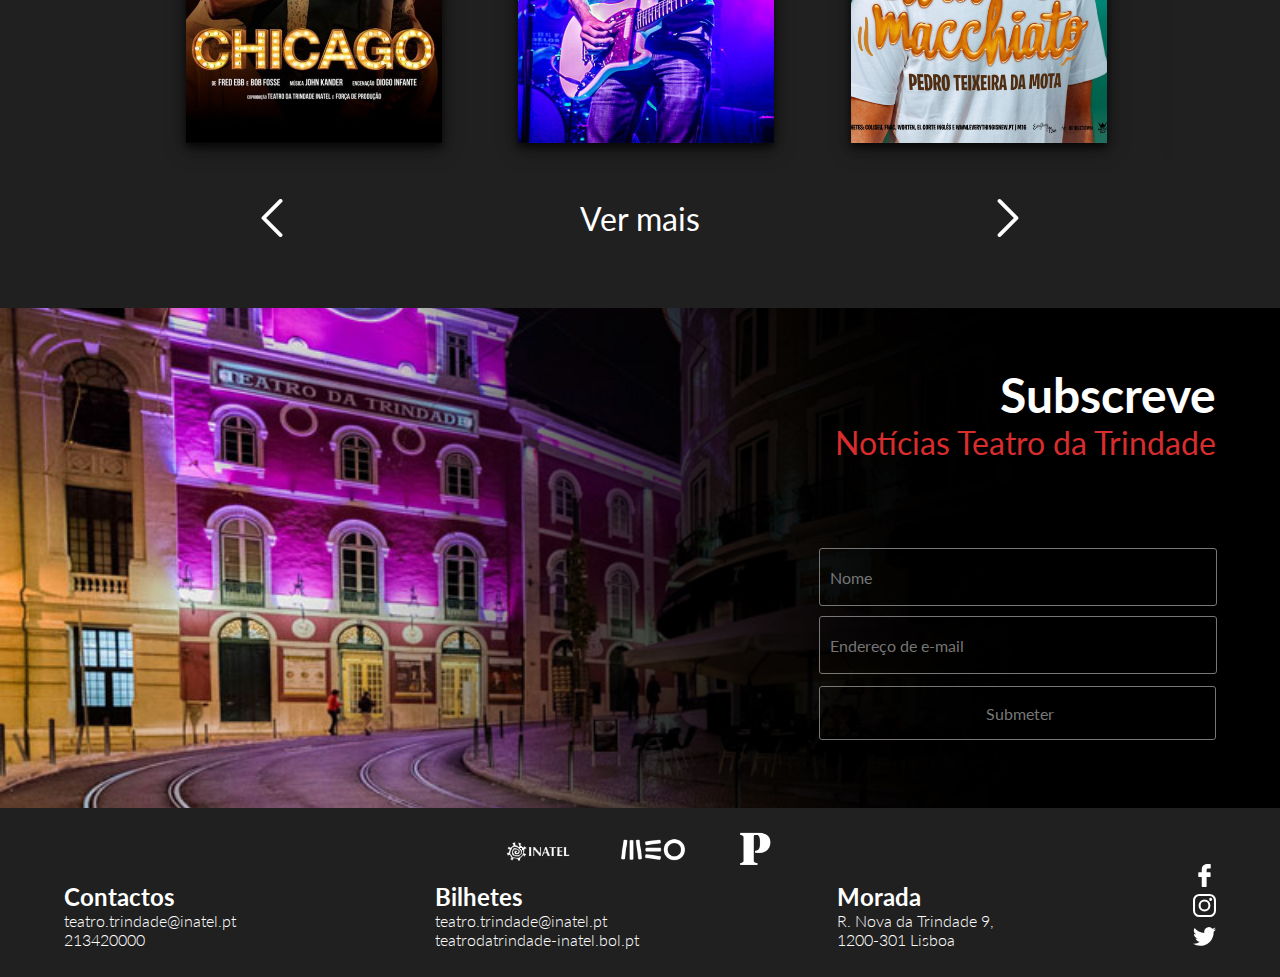
==== commit 52d06972: "CSS (Meta 2) done!" ====
--- a/index.html
+++ b/index.html
@@ -17,7 +17,7 @@
     <nav>
 
       <a href="index.html"><img src="img/logoFullB.png" alt="logo-trindade"></a>
-      <input id="hamburguer" type="checkbox" class="check">
+      <input id="hamburguer" type="checkbox">
 
       <div>
         <label for="hamburguer" class="hamburguer" id="mostra-menu">
@@ -72,15 +72,21 @@
           <a href="agenda.html#ornatos"><img src="img/agenda/poster2.jpg" alt="poster-ornatos" /></a>
           <a href="agenda.html#ptm"><img src="img/agenda/poster3.jpeg" alt="poster-ptm" /></a>
           <a href="agenda.html#armstrong"><img src="img/agenda/poster4.jpg" alt="poster-armstrong" /></a>
-          <a href="agenda.html#inimigos"><img src="img/agenda/poster5.jp" alt="poster-inimigos" /></a>
+          <a href="agenda.html#inimigos"><img src="img/agenda/poster5.jpg" alt="poster-inimigos" /></a>
           <a href="agenda.html#4emeia"><img src="img/agenda/poster6.jpg" alt="poster-4emeia" /></a>
         </div>
-        <div class="botoes">
-          <a href="#slider-imagens-1" class="back"><img src='img/back.svg' onmouseover="this.src='img/backR.svg';" onmouseout="this.src='img/back.svg';" alt="seta-back"></a>
+        <div class="controlos">
+          <a href="#slider-imagens-1" class="back">
+            <img src='img/back.svg' alt="seta-esquerda-branca">
+            <img src='img/backR.svg' alt="seta-esquerda-vermelha">
+          </a>
           <a href="agenda.html">
             <p>Ver mais</p>
           </a>
-          <a href="#slider-imagens-2" class="next"><img src='img/next.svg' onmouseover="this.src='img/nextR.svg';" onmouseout="this.src='img/next.svg';" alt="seta-next"></a>
+          <a href="#slider-imagens-2" class="next">
+            <img src='img/next.svg' alt="seta-direita-branca">
+            <img src='img/nextR.svg' alt="seta-direita-vermelha">
+          </a>
         </div>
       </div>
 
@@ -139,9 +145,15 @@
         </div>
 
         <div class="social">
-          <a href="https://www.facebook.com/TeatrodaTrindade/" target="_blank"><img src="img/facebook.svg" alt="icon-facebook"></a>
-          <a href="https://www.instagram.com/teatrodatrindade/" target="_blank"><img src="img/instagram.svg" alt="icon-instagram"></a>
-          <a href="https://twitter.com/inateloficial" target="_blank"><img src="img/twitter.svg" alt="icon-twitter"></a>
+          <div class="fb">
+            <a href="https://www.facebook.com/TeatrodaTrindade/" target="_blank"><img src="img/facebook.svg" alt="icon-facebook"></a>
+          </div>
+          <div class="ig">
+            <a href="https://www.instagram.com/teatrodatrindade/" target="_blank"><img src="img/instagram.svg" alt="icon-instagram"></a>
+          </div>
+          <div class="tt">
+            <a href="https://twitter.com/inateloficial" target="_blank"><img src="img/twitter.svg" alt="icon-twitter"></a>
+          </div>
         </div>
 
       </div>
--- a/css/style.css
+++ b/css/style.css
@@ -1,5 +1,3 @@
-
-
 /*--------------------INTRO---------------------*/
 #intro {
   height: auto;
@@ -8,75 +6,87 @@
   background-position: center;
   background-size: cover;
 }
+
 #intro img {
   width: 60vw;
-  margin-left:35vw;
+  margin-left: 35vw;
   margin-top: 15vh;
   box-shadow: 0 4px 8px 0 rgba(0, 0, 0, 0.7), 0 6px 20px 0 rgba(0, 0, 0, 0.4);
 }
+
 .conteudo-saudacao {
   display: flex;
-  margin-top:10vh;
-}
+  margin-top: 10vh;
+}
+
 .conteudo-saudacao video {
-  margin-left:5vw;
-  padding: 0;
+  margin-left: 5vw;
   width: 45vw;
 }
+
 .texto-saudacao {
   margin: 5vw;
 }
-.texto-saudacao h1{
+
+.texto-saudacao h1 {
   font-size: 2em;
   color: #fff;
   font-weight: 900;
 }
-.texto-saudacao p{
+
+.texto-saudacao p {
   color: #fff;
   font-size: 1.5em;
   margin-top: 3%;
   font-weight: 300;
 }
+
 @media screen and (max-width: 1000px) {
-  .texto-saudacao p{
+  .texto-saudacao p {
     font-size: 1em;
   }
 }
+
 @media screen and (max-width: 800px) {
   #intro {
     padding-bottom: 50px;
   }
+
   #intro img {
     width: 75vw;
-    margin-left:20vw;
-  }
+    margin-left: 20vw;
+  }
+
   .conteudo-saudacao {
     margin-top: 15%;
     display: block;
   }
+
   .conteudo-saudacao video {
     width: 90vw;
     margin-left: 5vw;
     margin-right: 5vw;
   }
+
   .texto-saudacao {
     margin-top: 5%;
   }
 }
 
-
 /*--------------------ESPETÁCULOS---------------------*/
-#espetaculos{
+#espetaculos {
   padding-bottom: 5%;
   background: #202020;
 }
-#espetaculos h1{
+
+#espetaculos h1 {
   padding-top: 5%;
   color: #fff;
   margin-left: 5%;
   font-size: 2em;
   font-weight: 900;
 }
+
 .container-slider {
   padding-top: 3%;
   width: 83vw;
@@ -87,58 +97,97 @@
   text-align: center;
   overflow: hidden;
 }
+
 .container-imagens {
   display: flex;
   flex-direction: row;
   width: 100%;
   clear: both;
   position: relative;
-  -webkit-transition: left 2s;
   transition: left 2s;
 }
-.container-imagens img{
+
+.container-imagens img {
   box-shadow: 0 4px 8px 0 rgba(0, 0, 0, 0.7), 0 6px 20px 0 rgba(0, 0, 0, 0.4);
   width: 20vw;
   margin-right: 6vw;
 }
-.container-imagens a:first-child{
+
+.container-imagens a:first-child {
   margin-left: 6vw;
 }
-.botoes {
+
+.cartaz p {
+  color: #fff;
+}
+
+.controlos {
   margin-top: 5%;
   display: flex;
   flex-direction: row;
   justify-content: space-around;
 }
-.botoes a{
+
+.controlos a {
   text-align: center;
   text-decoration: none;
   font-size: 2em;
   color: #fff;
 }
-.botoes a:hover{
-  color:#d92d2d;
-}
-.botoes img{
+
+.controlos a:hover {
+  color: #d92d2d;
+}
+
+.controlos img {
   width: 1.2em;
 }
-#slider-image-1:target ~ .container-imagens{
+
+.back img:nth-child(2) {
+  display: none;
+}
+
+.back:hover>img:first-child {
+  display: none;
+}
+
+.back:hover>img:nth-child(2) {
+  display: block;
+}
+
+.next img:nth-child(2) {
+  display: none;
+}
+
+.next:hover>img:first-child {
+  display: none;
+}
+
+.next:hover>img:nth-child(2) {
+  display: block;
+}
+
+#slider-imagens-1, #slider-imagens-2 {
+  display: none;
+}
+
+#slider-imagens-1:target~.container-imagens {
   left: 0px;
 }
-#slider-image-2:target ~ .container-imagens{
+
+#slider-imagens-2:target~.container-imagens {
   left: -79vw;
 }
+
 @media screen and (max-width: 600px) {
-  .botoes a{
+  .controlos a {
     font-size: 1em;
   }
-  .botoes img{
+
+  .controlos img {
     width: 0.8em;
   }
 }
-
-
-
 
 /*--------------------FORM---------------------*/
 #subscricao {
@@ -147,33 +196,40 @@
   background-position: center;
   background-size: cover;
 }
-.formulario{
+
+.formulario {
   float: right;
   margin-right: 5%;
   height: 100%;
   width: 45%;
 }
+
 .info-form {
   float: right;
   text-align: right;
   margin-top: 10%;
 }
-.info-form h2{
+
+.info-form h2 {
   font-size: 3em;
   color: #fff;
 }
-.info-form p{
+
+.info-form p {
   font-size: 2em;
   color: #d92d2d;
 }
+
 input:focus {
   outline: none;
 }
-.inserir{
+
+.inserir {
   margin-left: calc(100% - 31vw);
   margin-top: 40%;
 }
-.inserir input{
+
+.inserir input {
   border-radius: 3px;
   width: 30vw;
   height: 6vh;
@@ -184,11 +240,13 @@
   color: #777;
   border: 1px solid #777;
 }
+
 .submissao {
   margin-left: calc(100% - 31vw);
   margin-top: 2%;
 }
-.submissao input{
+
+.submissao input {
   border-radius: 3px;
   height: 6vh;
   width: 31vw;
@@ -199,49 +257,60 @@
   border: 1px solid #777;
   cursor: pointer;
 }
-.submissao input:hover{
+
+.submissao input:hover {
   background: #d92d2d;
   border: none;
   color: #202020;
 }
+
 @media screen and (max-width: 800px) {
-  #subscricao{
+  #subscricao {
     height: 400px;
   }
-  .formulario{
+
+  .formulario {
     width: 60%;
   }
-  .inserir{
+
+  .inserir {
     margin-top: 35%;
     margin-left: calc(100% - 41vw);
   }
-  .submissao{
+
+  .submissao {
     margin-left: calc(100% - 41vw);
   }
-  .info-form h2{
+
+  .info-form h2 {
     font-size: 2em;
   }
-  .info-form p{
+
+  .info-form p {
     font-size: 1em;
   }
-  .inserir input{
+
+  .inserir input {
     width: 40vw;
   }
-  .submissao input{
+
+  .submissao input {
     width: 42vw;
   }
 }
+
 @media screen and (max-width: 400px) {
   .info-form {
-    margin-top: 20%;
-  }
-  .inserir{
-    margin-top: 60%;
+    margin-top: 30%;
+  }
+
+  .inserir {
+    margin-top: 70%;
     margin-left: calc(100% - 45vw);
   }
-  .submissao{
+
+  .submissao {
     margin-top: 3%;
     margin-left: calc(100% - 44vw);
   }
-
-}
+}
--- a/css/general.css
+++ b/css/general.css
@@ -18,10 +18,6 @@
   width: 30px;
   padding-top: 11px;
   height: 13px;
-}
-
-input {
-  background: #fff;
 }
 
 label {
@@ -90,7 +86,7 @@
   display: block;
 }
 
-/*--Desenho do menu--*/
+/*-----------------Desenho do menu-----------*/
 .menu {
   display: none;
   position: fixed;
@@ -103,6 +99,7 @@
   background-color: #d92d2d;
   width: 25vw;
   height: 100vh;
+  user-select: none;
   right: 0;
   box-shadow: -5px 0px 50px 0px #202020;
 }
@@ -121,7 +118,6 @@
 .menu-info a {
   font-size: 3em;
   text-decoration: none;
-  -webkit-user-select: none;
   color: #fff;
 }
 
@@ -132,6 +128,7 @@
 
 .menu-info img {
   position: absolute;
+  user-select: none;
   width: 25vw;
   margin: 0;
   bottom: 0;
@@ -145,6 +142,10 @@
 }
 
 @media screen and (max-width: 800px) {
+  .menu-info ul {
+    margin-top: 45%;
+  }
+
   .menu a {
     font-size: 1.5em;
   }
@@ -166,7 +167,7 @@
 footer {
   background-color: #202020;
   height: auto;
-  padding-bottom: 5%;
+  padding-bottom: 2%;
 }
 
 .footer-container {
@@ -191,12 +192,20 @@
 }
 
 .footer-infos {
+  margin-left: 5%;
+  margin-right: 5%;
   color: #fff;
   display: flex;
   justify-content: space-between;
 }
 
+.footer-infos h2 {
+  font-size: 1.5em;
+  margin-left: 0;
+}
+
 .footer-infos p {
+  font-size: 1em;
   font-weight: 300;
 }
 
@@ -207,27 +216,27 @@
 }
 
 .social {
-  display: block;
-}
-
-.social img {
-  width: 10%;
+  width: 2%;
+  margin-top: -2%;
+}
+
+.social div {
+  margin-top: 20%;
 }
 
 @media screen and (max-width: 800px) {
-  .footer-infos h2 {
-    font-size: 1em;
-  }
-
-  .footer-infos p {
+  .footer-infos {
     font-size: 0.5em;
   }
-
-  .footer-infos a {
-    font-size: 0.5em;
-  }
-
-  .social img {
-    width: 20%;
-  }
-}
+}
+
+@media screen and (max-width: 600px) {
+  .footer-infos {
+    font-size: 0.3em;
+  }
+}
+@media screen and (max-width: 400px) {
+  .footer-infos {
+    font-size: 0.2em;
+  }
+}
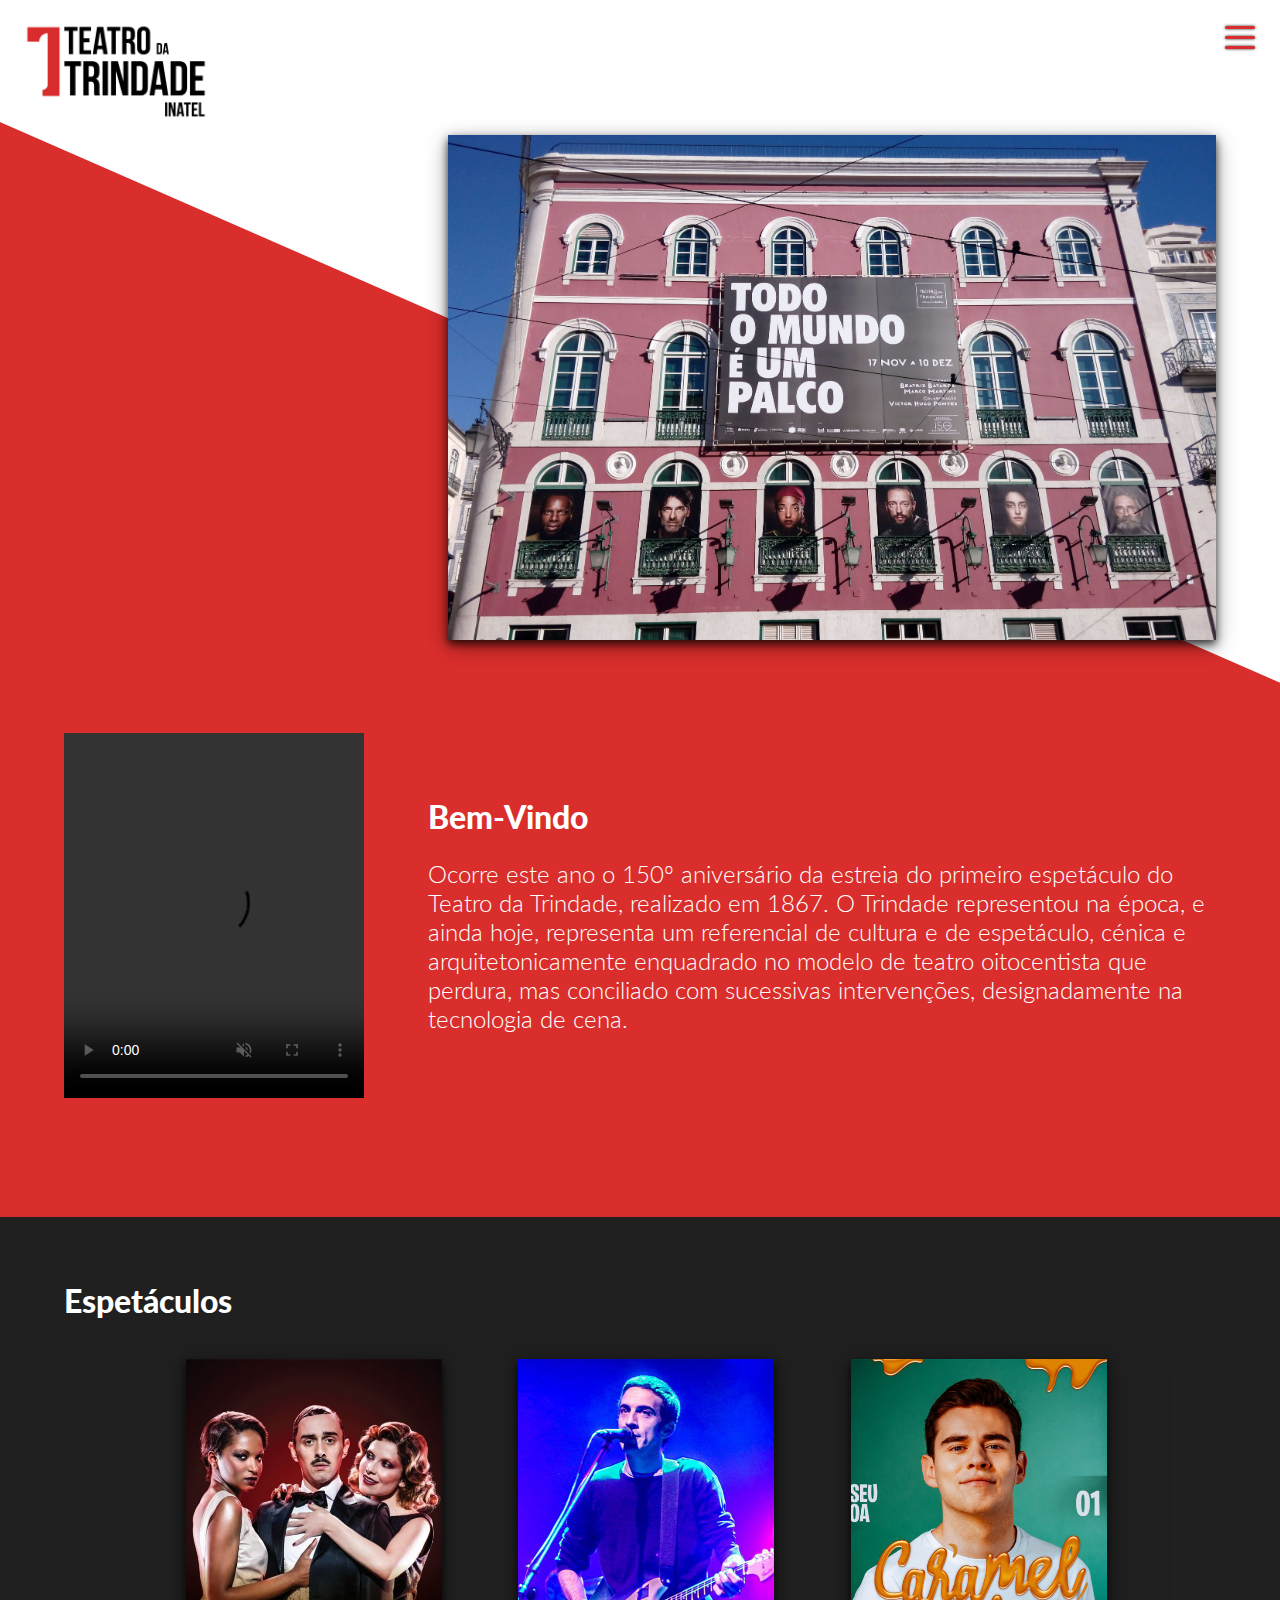
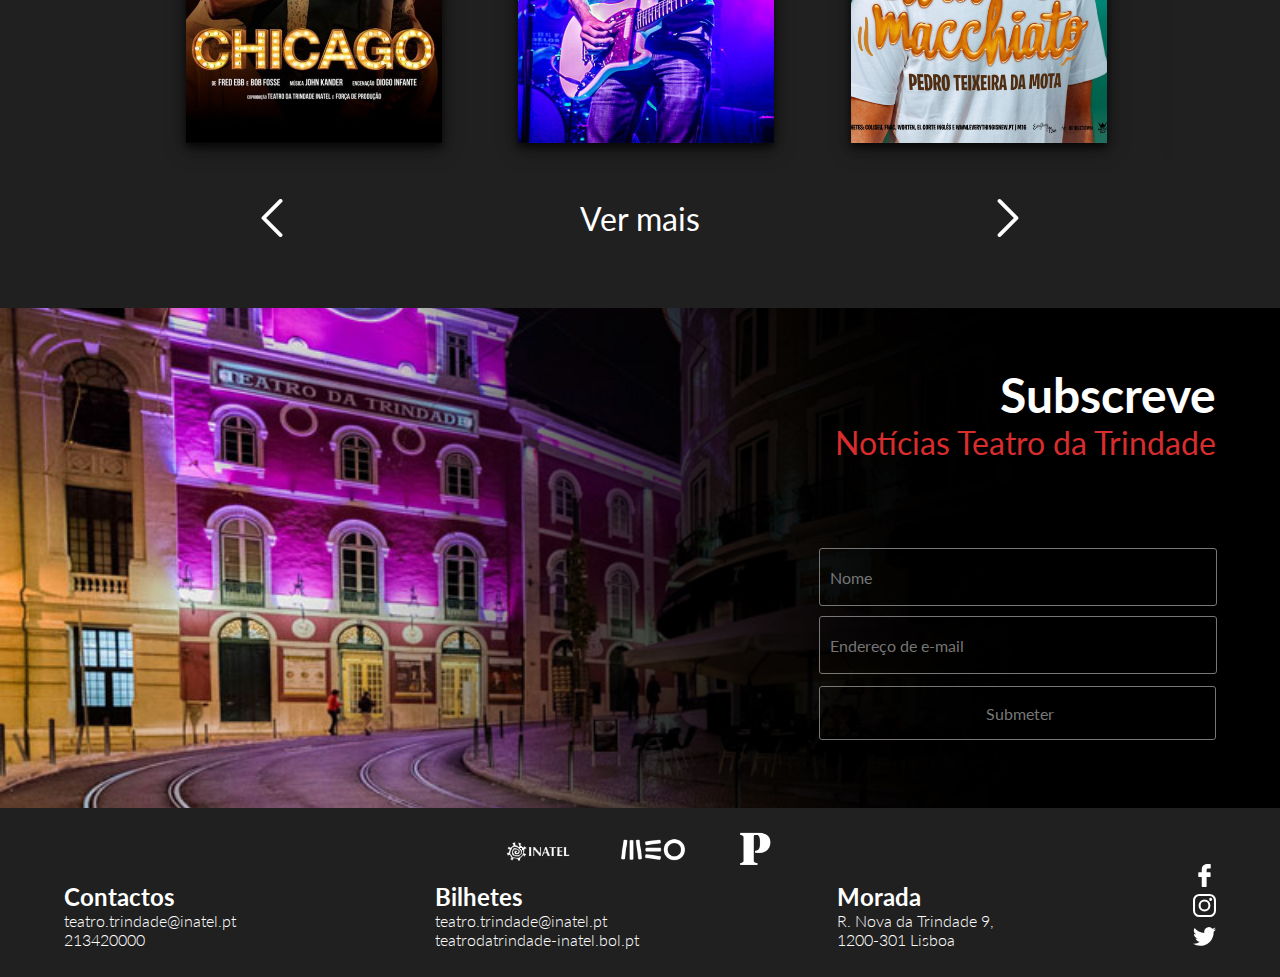
==== commit 6b1db795: "CSS corrections v1" ====
--- a/index.html
+++ b/index.html
@@ -18,7 +18,6 @@
 
       <a href="index.html"><img src="img/logoFullB.png" alt="logo-trindade"></a>
       <input id="hamburguer" type="checkbox">
-
       <div>
         <label for="hamburguer" class="hamburguer" id="mostra-menu">
           <span class="barra"></span>
--- a/css/style.css
+++ b/css/style.css
@@ -23,7 +23,9 @@
   margin-left: 5vw;
   width: 45vw;
 }
-
+.conteudo-saudacao video:focus {
+  outline: none;
+}
 .texto-saudacao {
   margin: 5vw;
 }
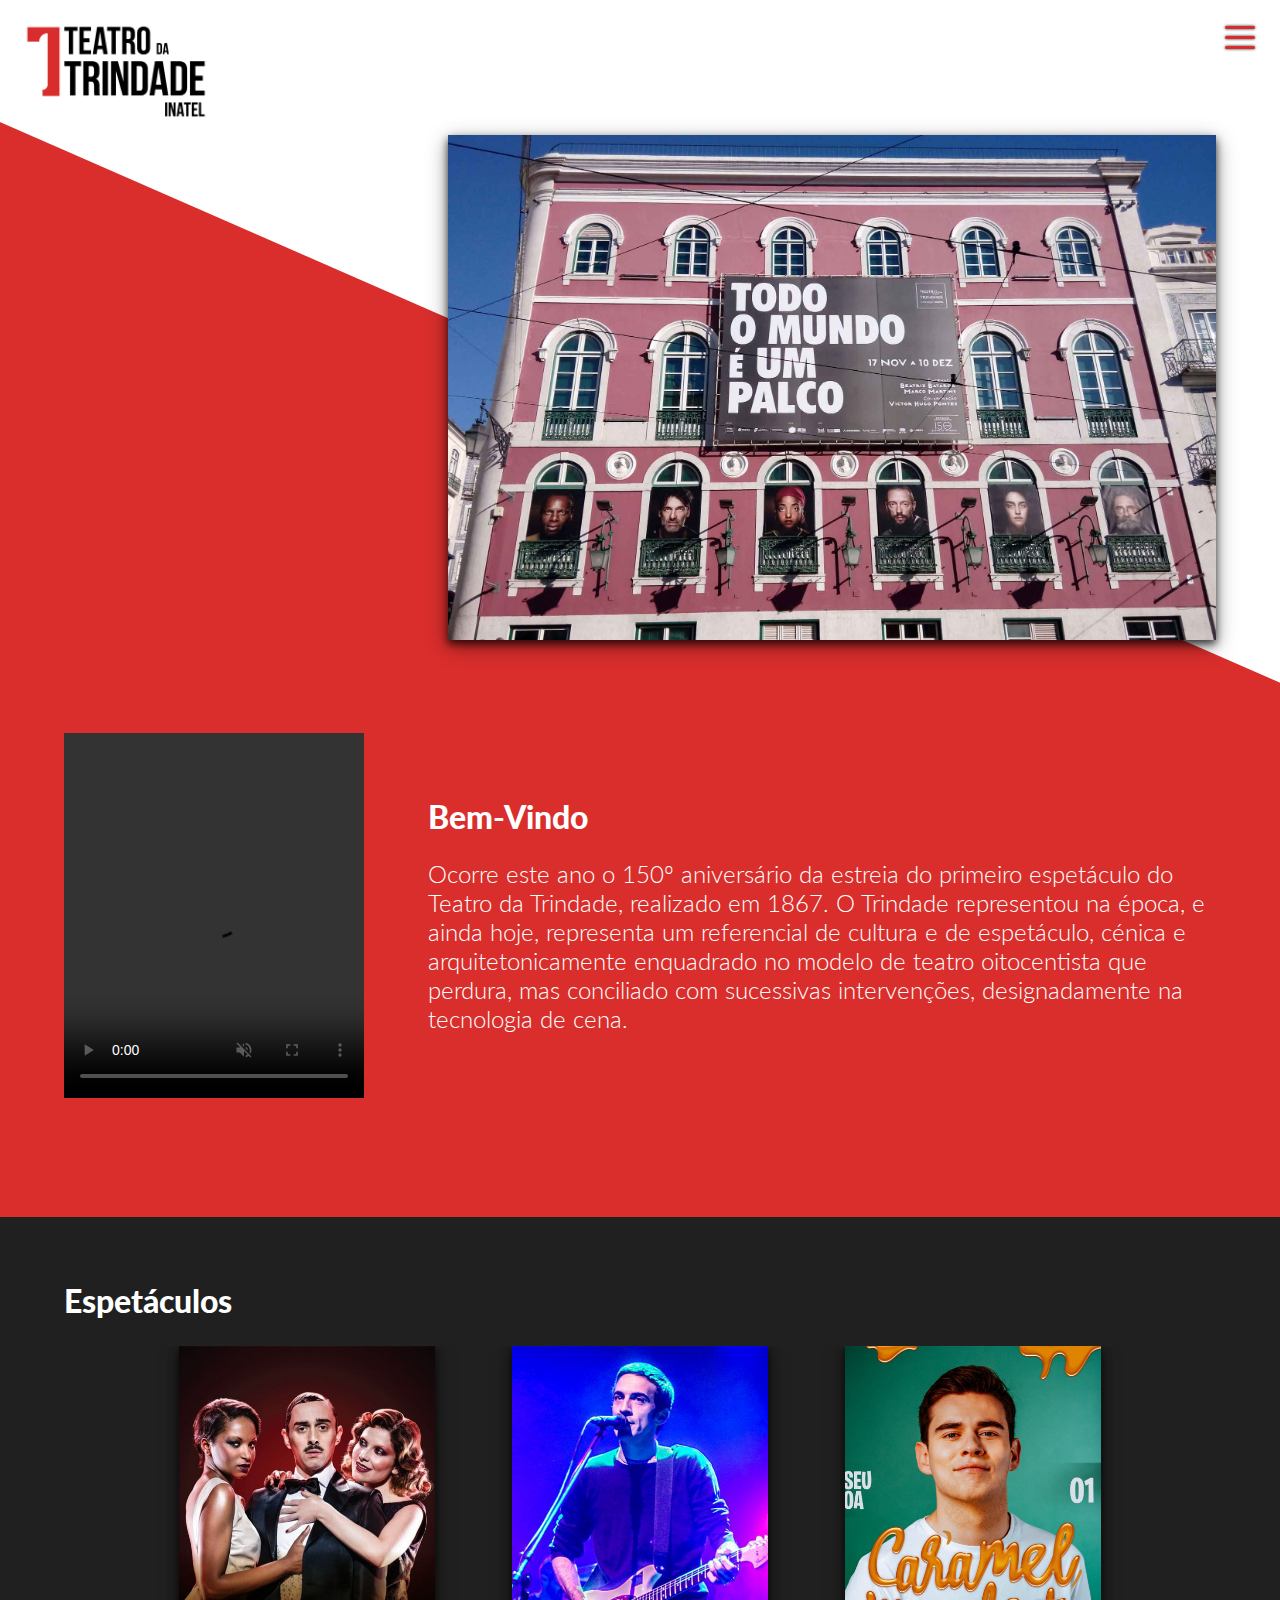
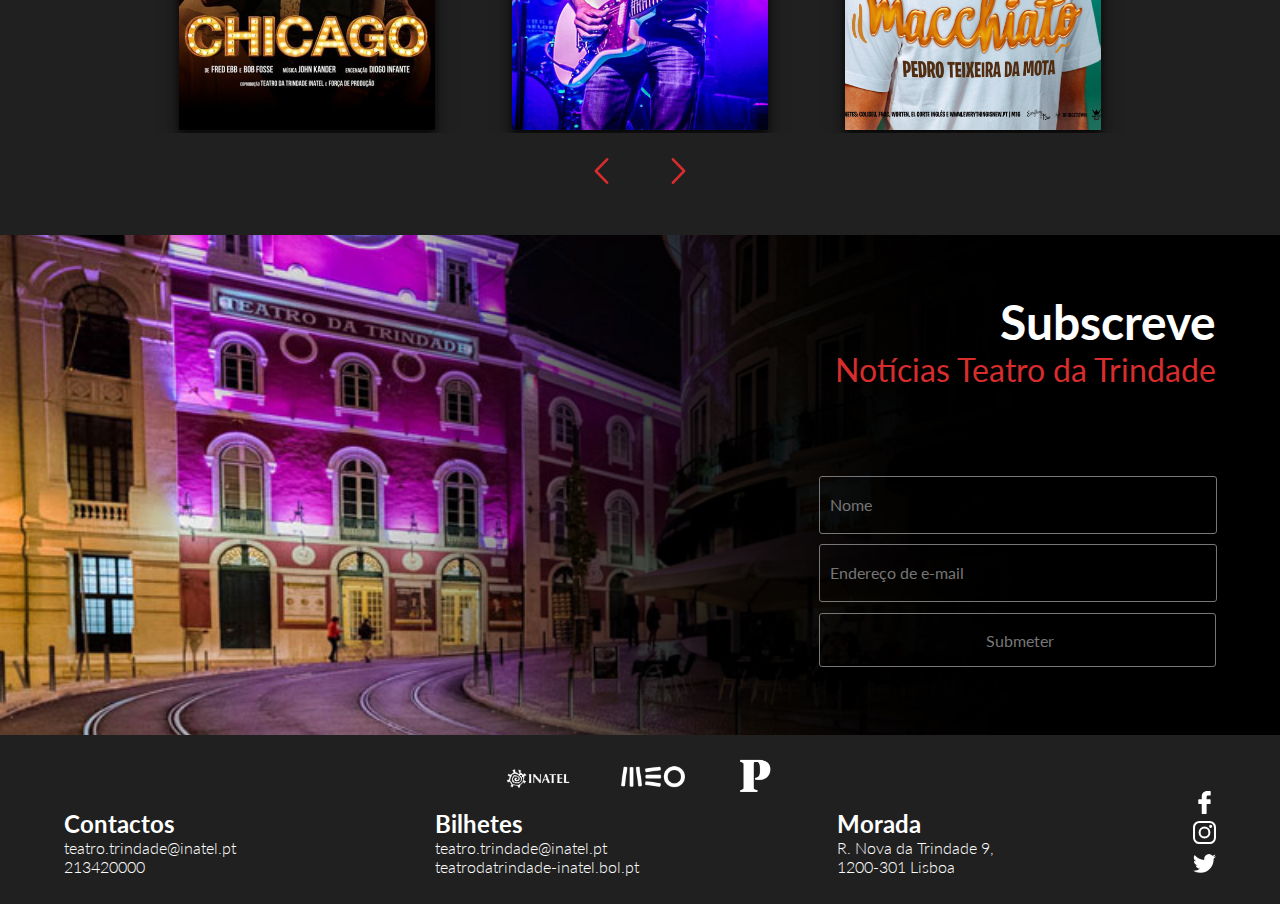
==== commit f3e127af: "(Meta 3) Intro animation and slider done (js)" ====
--- a/index.html
+++ b/index.html
@@ -20,7 +20,7 @@
       <input id="hamburguer" type="checkbox">
       <div>
         <label for="hamburguer" class="hamburguer" id="mostra-menu">
-          <span class="barra"></span>
+          <span class="barra" id="barra"></span>
         </label>
 
         <div class="menu">
@@ -40,15 +40,22 @@
     </nav>
   </header>
 
-
   <main>
 
 
     <section id="intro">
-      <img src="img/trindade.jpg" alt="fotografia-fachada">
+      <div id="fundo-cortinas"></div>
+      <div class="abertura-img">
+        <img src="img/curt_left.jpg" alt="cortina-lado-esquerdo" id="esquerda">
+        <img src="img/curt_right.jpg" alt="cortina-lado-direito" id="direita">
+      </div>
+      <div class="intro-img">
+        <img src="img/trindade.jpg" alt="fotografia-fachada">
+      </div>
       <div class="conteudo-saudacao">
         <video autoplay loop muted controls>
           <source src="img/150anos.mp4" type="video/mp4">
+          <source src="img/150anos.ogg" type="video/ogg">
         </video>
         <div class="texto-saudacao">
           <h1>Bem-Vindo</h1>
@@ -56,6 +63,7 @@
             arquitetonicamente enquadrado no modelo de teatro oitocentista que perdura, mas conciliado com sucessivas intervenções, designadamente na tecnologia de cena.</p>
         </div>
       </div>
+
     </section>
 
 
@@ -63,30 +71,37 @@
     <section id="espetaculos">
       <h1>Espetáculos</h1>
 
-      <div class="container-slider">
-        <span id="slider-imagens-1"></span>
-        <span id="slider-imagens-2"></span>
-        <div class="container-imagens">
+      <div class="slider-container d-slider">
+        <div class="cartazes-container" id="cartazes-container-one">
           <a href="agenda.html#chicago"><img src="img/agenda/poster1.jpg" alt="poster-chicago" /></a>
           <a href="agenda.html#ornatos"><img src="img/agenda/poster2.jpg" alt="poster-ornatos" /></a>
           <a href="agenda.html#ptm"><img src="img/agenda/poster3.jpeg" alt="poster-ptm" /></a>
+        </div>
+        <div class="cartazes-container" id="cartazes-container-two">
           <a href="agenda.html#armstrong"><img src="img/agenda/poster4.jpg" alt="poster-armstrong" /></a>
           <a href="agenda.html#inimigos"><img src="img/agenda/poster5.jpg" alt="poster-inimigos" /></a>
           <a href="agenda.html#4emeia"><img src="img/agenda/poster6.jpg" alt="poster-4emeia" /></a>
         </div>
-        <div class="controlos">
-          <a href="#slider-imagens-1" class="back">
-            <img src='img/back.svg' alt="seta-esquerda-branca">
-            <img src='img/backR.svg' alt="seta-esquerda-vermelha">
-          </a>
-          <a href="agenda.html">
-            <p>Ver mais</p>
-          </a>
-          <a href="#slider-imagens-2" class="next">
-            <img src='img/next.svg' alt="seta-direita-branca">
-            <img src='img/nextR.svg' alt="seta-direita-vermelha">
-          </a>
+      </div>
+
+      <div class="slider-container m-slider">
+        <div class="m-cartazes-container" id="m-cartazes-container-one">
+          <a href="agenda.html#chicago"><img src="img/agenda/poster1.jpg" alt="poster-chicago" /></a>
+          <a href="agenda.html#ornatos"><img src="img/agenda/poster2.jpg" alt="poster-ornatos" /></a>
         </div>
+        <div class="m-cartazes-container" id="m-cartazes-container-two">
+          <a href="agenda.html#ptm"><img src="img/agenda/poster3.jpeg" alt="poster-ptm" /></a>
+          <a href="agenda.html#armstrong"><img src="img/agenda/poster4.jpg" alt="poster-armstrong" /></a>
+        </div>
+        <div class="m-cartazes-container" id="m-cartazes-container-three">
+          <a href="agenda.html#inimigos"><img src="img/agenda/poster5.jpg" alt="poster-inimigos" /></a>
+          <a href="agenda.html#4emeia"><img src="img/agenda/poster6.jpg" alt="poster-4emeia" /></a>
+        </div>
+      </div>
+
+      <div class="controls">
+        <img onclick="back()" src='img/backR.svg' onmouseover="this.src='img/back.svg';" onmouseout="this.src='img/backR.svg';" />
+        <img onclick="next()" src='img/nextR.svg' onmouseover="this.src='img/next.svg';" onmouseout="this.src='img/nextR.svg';" />
       </div>
 
     </section>
@@ -160,7 +175,7 @@
     </div>
 
   </footer>
-
+  <script src="js/myScript.js"></script>
 </body>
 
 </html>
--- a/css/style.css
+++ b/css/style.css
@@ -7,7 +7,29 @@
   background-size: cover;
 }
 
-#intro img {
+.abertura-img{
+  position: absolute;
+  display: flex;
+  position: fixed;
+  justify-content: space-between;
+}
+.abertura-img img{
+  display: none;
+  width: 50vw;
+  transition: 2s;
+}
+
+#fundo-cortinas{
+  display: none;
+  position: fixed;
+  background-color: #000;
+  transition: 3s;
+  opacity: 1;
+  width: 100vw;
+  height: 100vw;
+}
+
+.intro-img img {
   width: 60vw;
   margin-left: 35vw;
   margin-top: 15vh;
@@ -77,10 +99,10 @@
 
 /*--------------------ESPETÁCULOS---------------------*/
 #espetaculos {
-  padding-bottom: 5%;
+  height: auto;
+  padding-bottom: 2%;
   background: #202020;
 }
-
 #espetaculos h1 {
   padding-top: 5%;
   color: #fff;
@@ -89,107 +111,101 @@
   font-weight: 900;
 }
 
-.container-slider {
-  padding-top: 3%;
-  width: 83vw;
+.slider-container{
+  margin-top: 2%;
   overflow: hidden;
   margin-left: auto;
   margin-right: auto;
-  margin-top: 0px;
   text-align: center;
   overflow: hidden;
-}
-
-.container-imagens {
+  width: 100%;
+  height: 100%;
+  display: flex;
+}
+.m-slider{
+  display: none;
+}
+.cartazes-container{
   display: flex;
   flex-direction: row;
   width: 100%;
   clear: both;
   position: relative;
-  transition: left 2s;
-}
-
-.container-imagens img {
+}
+#cartazes-container-one{
+  margin-left: 14vw;
+  transition: 1.5s;
+}
+#cartazes-container-two{
+  opacity: 0;
+  transition: 1.5s;
+}
+.cartazes-container img{
   box-shadow: 0 4px 8px 0 rgba(0, 0, 0, 0.7), 0 6px 20px 0 rgba(0, 0, 0, 0.4);
   width: 20vw;
   margin-right: 6vw;
-}
-
-.container-imagens a:first-child {
-  margin-left: 6vw;
-}
-
-.cartaz p {
-  color: #fff;
-}
-
-.controlos {
-  margin-top: 5%;
-  display: flex;
-  flex-direction: row;
-  justify-content: space-around;
-}
-
-.controlos a {
-  text-align: center;
-  text-decoration: none;
-  font-size: 2em;
-  color: #fff;
-}
-
-.controlos a:hover {
-  color: #d92d2d;
-}
-
-.controlos img {
-  width: 1.2em;
-}
-
-.back img:nth-child(2) {
-  display: none;
-}
-
-.back:hover>img:first-child {
-  display: none;
-}
-
-.back:hover>img:nth-child(2) {
-  display: block;
-}
-
-.next img:nth-child(2) {
-  display: none;
-}
-
-.next:hover>img:first-child {
-  display: none;
-}
-
-.next:hover>img:nth-child(2) {
-  display: block;
-}
-
-#slider-imagens-1, #slider-imagens-2 {
-  display: none;
-}
-
-#slider-imagens-1:target~.container-imagens {
-  left: 0px;
-}
-
-#slider-imagens-2:target~.container-imagens {
-  left: -79vw;
-}
-
-@media screen and (max-width: 600px) {
-  .controlos a {
-    font-size: 1em;
-  }
-
-  .controlos img {
-    width: 0.8em;
-  }
-}
+  position: relative;
+  transition: 0.2s;
+}
+.cartazes-container img:hover{
+  cursor: pointer;
+  opacity: 0.5;
+  transform: scale(1.1);
+}
+.controls{
+  display: flex;
+  justify-content: center;
+}
+.controls img{
+  z-index: 10;
+  cursor: pointer;
+  width: 2%;
+  margin: 2% 2%;
+}
+
+@media screen and (max-width: 800px) {
+  .d-slider{
+    display: none;
+  }
+  .m-slider{
+    display: flex;
+  }
+  .m-cartazes-container{
+    display: flex;
+    flex-direction: row;
+    width: 100%;
+    clear: both;
+    position: relative;
+  }
+  #m-cartazes-container-one{
+    margin-left: 12vw;
+    transition: 1.5s;
+  }
+  #m-cartazes-container-two{
+    opacity: 0;
+    transition: 1.5s;
+  }
+  #m-cartazes-container-three{
+    opacity: 0;
+    transition: 1.5s;
+  }
+  .m-cartazes-container img{
+    box-shadow: 0 4px 8px 0 rgba(0, 0, 0, 0.7), 0 6px 20px 0 rgba(0, 0, 0, 0.4);
+    width: 35vw;
+    margin-right: 6vw;
+    position: relative;
+    transition: 0.2s;
+  }
+
+
+  .m-cartazes-container img:hover{
+    cursor: pointer;
+    opacity: 0.5;
+    transform: scale(1.1);
+  }
+}
+
+
 
 /*--------------------FORM---------------------*/
 #subscricao {
--- a/css/general.css
+++ b/css/general.css
@@ -31,9 +31,10 @@
   width: 30px;
   height: 3px;
   box-shadow: 0px 0px 3px 0px #1f1f1f;
-  transition: 0.2s ease-in-out;
+  transition: 1s ease-in-out;
   border-radius: 200px;
   background: #d92d2d;
+  opacity: 0;
 }
 
 .barra:before,
@@ -102,6 +103,7 @@
   user-select: none;
   right: 0;
   box-shadow: -5px 0px 50px 0px #202020;
+  position: absolute;
 }
 
 .menu-info ul {
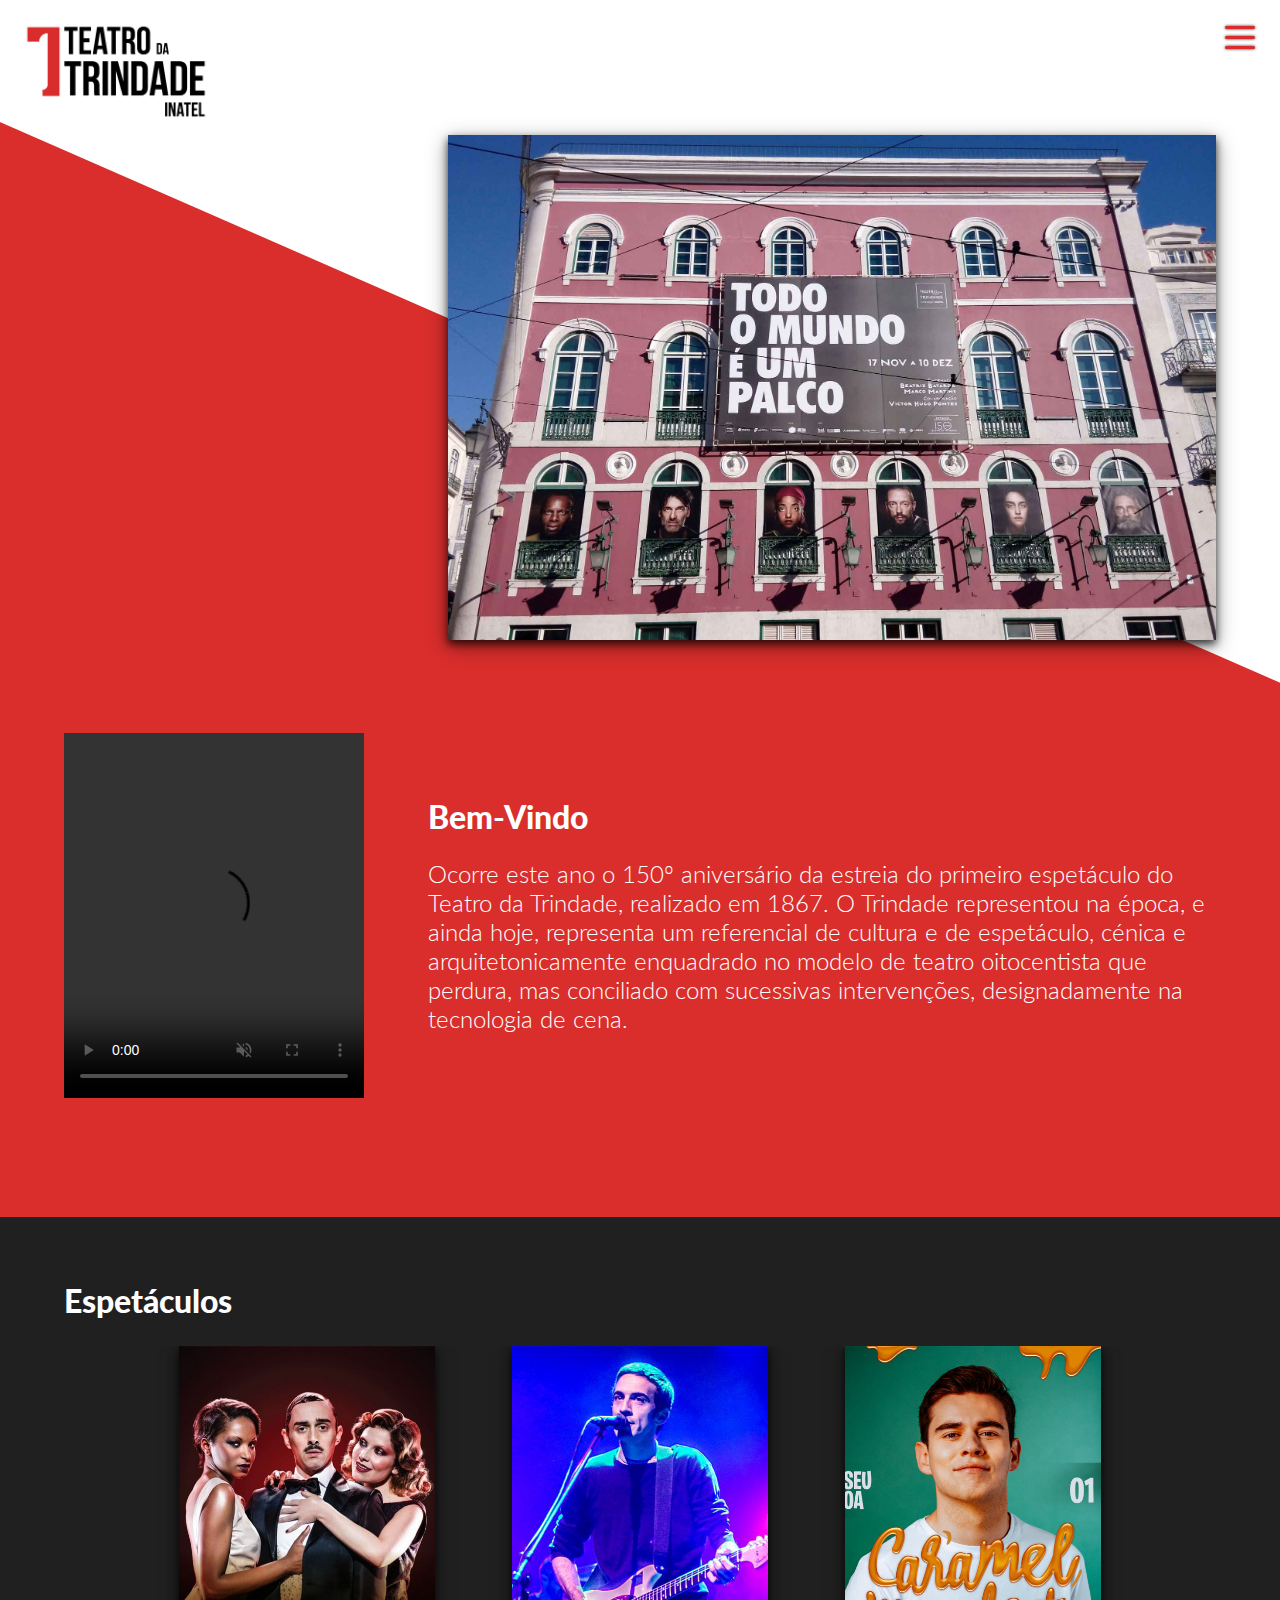
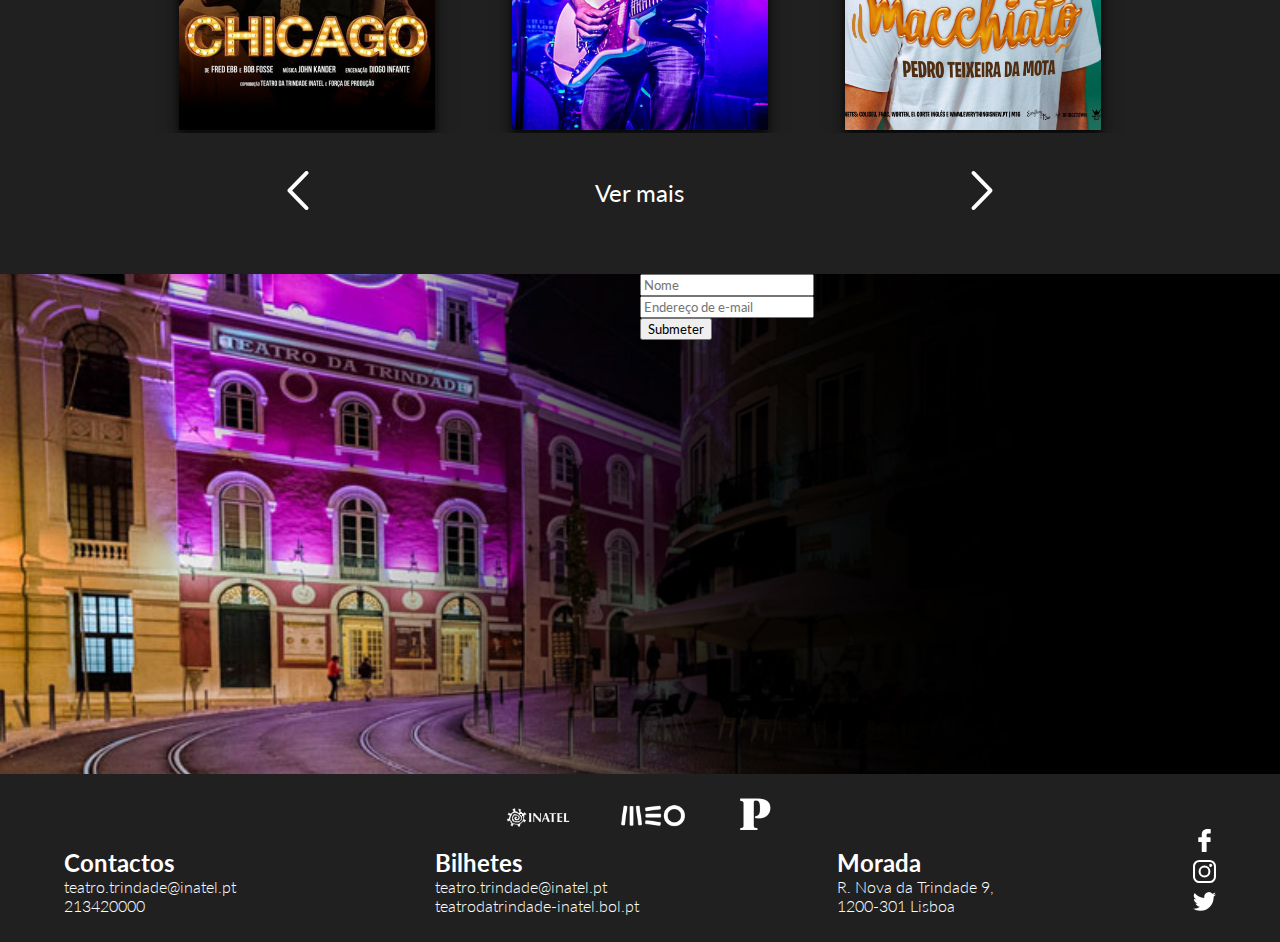
==== commit 375724dc: "Subsription form php done; Buy tickets form done." ====
--- a/index.html
+++ b/index.html
@@ -100,8 +100,9 @@
       </div>
 
       <div class="controls">
-        <img onclick="back()" src='img/backR.svg' onmouseover="this.src='img/back.svg';" onmouseout="this.src='img/backR.svg';" />
-        <img onclick="next()" src='img/nextR.svg' onmouseover="this.src='img/next.svg';" onmouseout="this.src='img/nextR.svg';" />
+        <img onclick="back()" src='img/back.svg' onmouseover="this.src='img/backR.svg';" onmouseout="this.src='img/back.svg';" />
+        <a href="agenda.html">Ver mais</a>
+        <img onclick="next()" src='img/next.svg' onmouseover="this.src='img/nextR.svg';" onmouseout="this.src='img/next.svg';" />
       </div>
 
     </section>
@@ -110,18 +111,12 @@
 
     <section id="subscricao">
 
-      <form class="formulario">
-        <div class="info-form">
-          <h2>Subscreve</h2>
-          <p>Notícias Teatro da Trindade</p>
-        </div>
-        <div class="inserir">
+      <form class="formulario" method="POST" action="submissao.php">
           <input type="text" name="nome" placeholder="Nome">
+        <br>
           <input type="email" name="email" placeholder="Endereço de e-mail">
-        </div>
-        <div class="submissao">
-          <input type="button" name="subscrever" value="Submeter">
-        </div>
+        <br>
+          <input type="submit" name="subscrever" value="Submeter">
       </form>
     </section>
 
--- a/css/style.css
+++ b/css/style.css
@@ -12,19 +12,21 @@
   display: flex;
   position: fixed;
   justify-content: space-between;
+  z-index: 20;
 }
 .abertura-img img{
-  display: none;
+  position: absolute;
   width: 50vw;
   transition: 2s;
 }
+.abertura-img #direita{
+  left: 50vw;
+}
 
 #fundo-cortinas{
-  display: none;
   position: fixed;
   background-color: #000;
   transition: 3s;
-  opacity: 1;
   width: 100vw;
   height: 100vw;
 }
@@ -72,14 +74,6 @@
 }
 
 @media screen and (max-width: 800px) {
-  #intro {
-    padding-bottom: 50px;
-  }
-
-  #intro img {
-    width: 75vw;
-    margin-left: 20vw;
-  }
 
   .conteudo-saudacao {
     margin-top: 15%;
@@ -100,7 +94,7 @@
 /*--------------------ESPETÁCULOS---------------------*/
 #espetaculos {
   height: auto;
-  padding-bottom: 2%;
+  padding-bottom: 5%;
   background: #202020;
 }
 #espetaculos h1 {
@@ -154,13 +148,21 @@
 }
 .controls{
   display: flex;
-  justify-content: center;
+  justify-content: space-evenly;
+  margin-top: 3%;
 }
 .controls img{
-  z-index: 10;
   cursor: pointer;
-  width: 2%;
-  margin: 2% 2%;
+  width: 3%;
+}
+.controls a{
+  margin-top: 0.5%;
+  font-size: 1.5em;
+  text-decoration: none;
+  color: #fff;
+}
+.controls a:hover {
+  color: #d92d2d;
 }
 
 @media screen and (max-width: 800px) {
--- a/css/general.css
+++ b/css/general.css
@@ -14,7 +14,6 @@
   right: 0;
   margin-top: 25px;
   margin-right: 25px;
-  z-index: 2;
   width: 30px;
   padding-top: 11px;
   height: 13px;
@@ -34,7 +33,7 @@
   transition: 1s ease-in-out;
   border-radius: 200px;
   background: #d92d2d;
-  opacity: 0;
+  z-index: 2;
 }
 
 .barra:before,
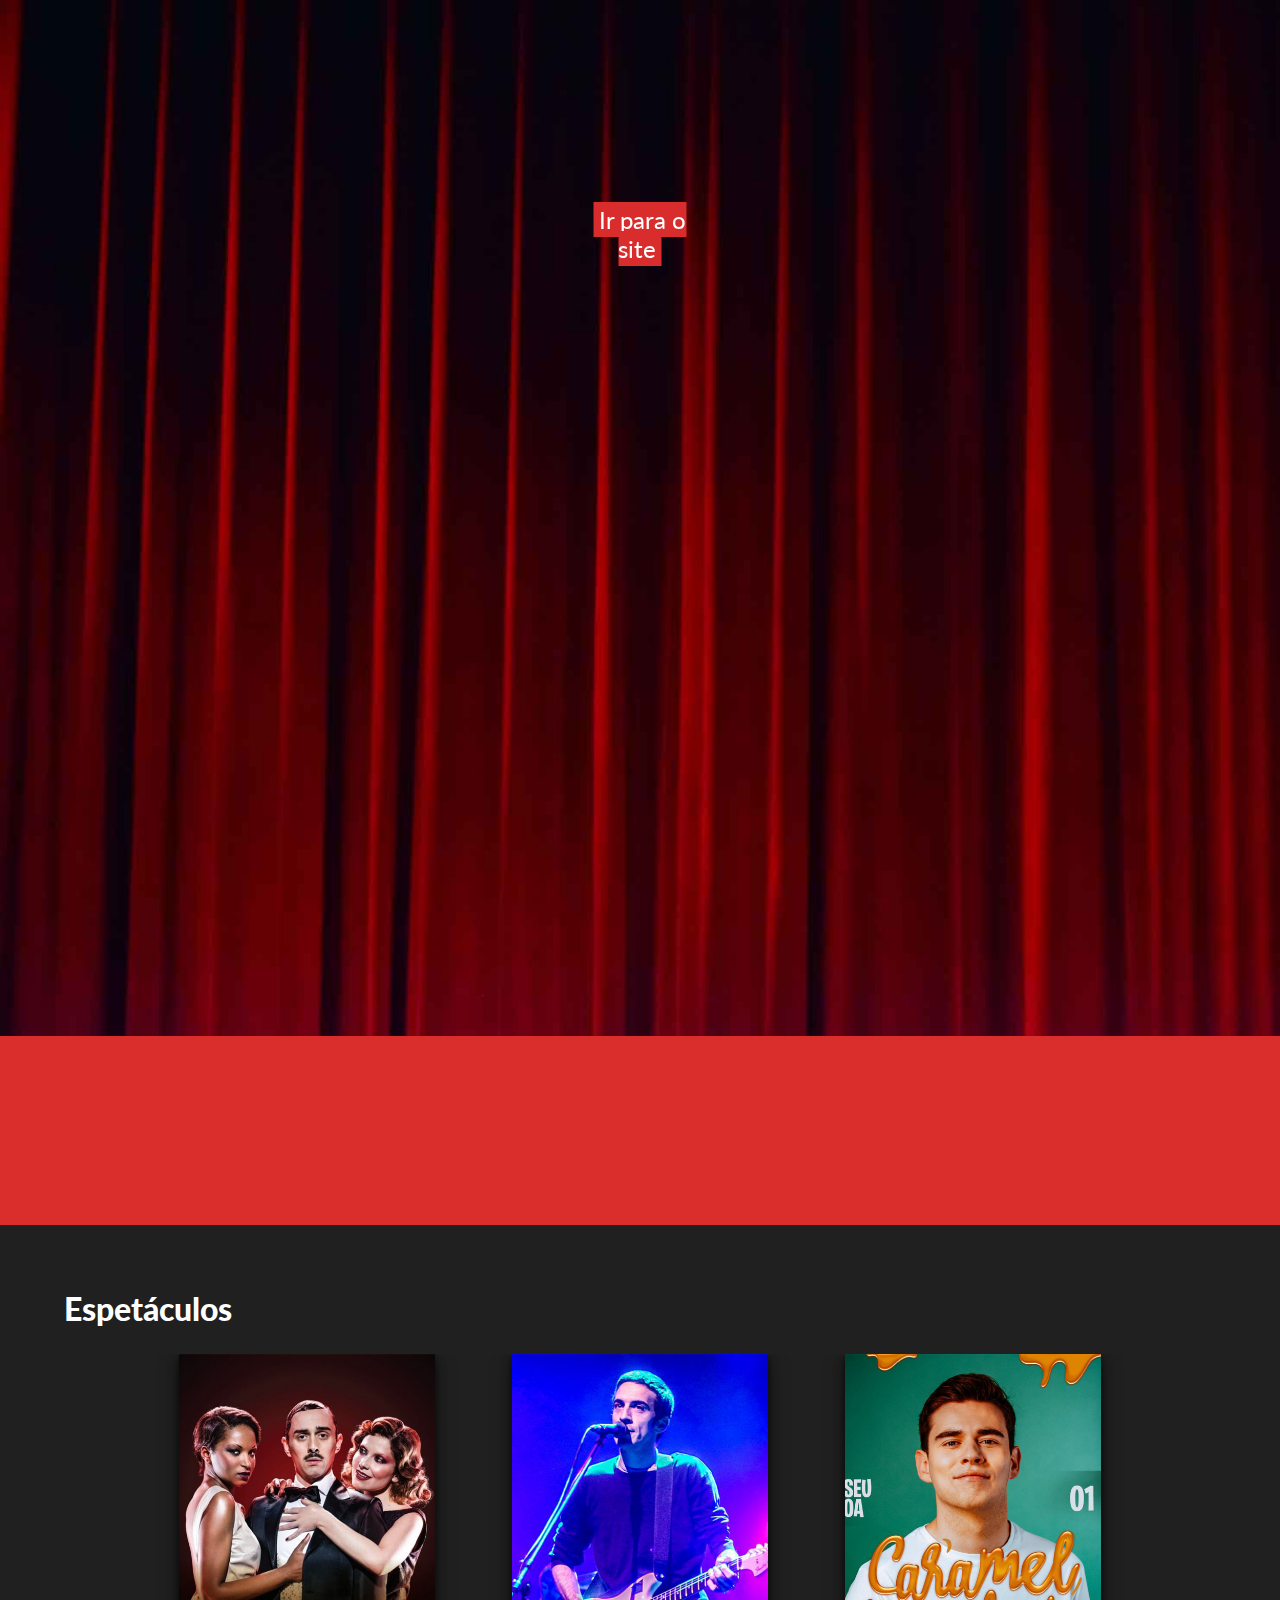
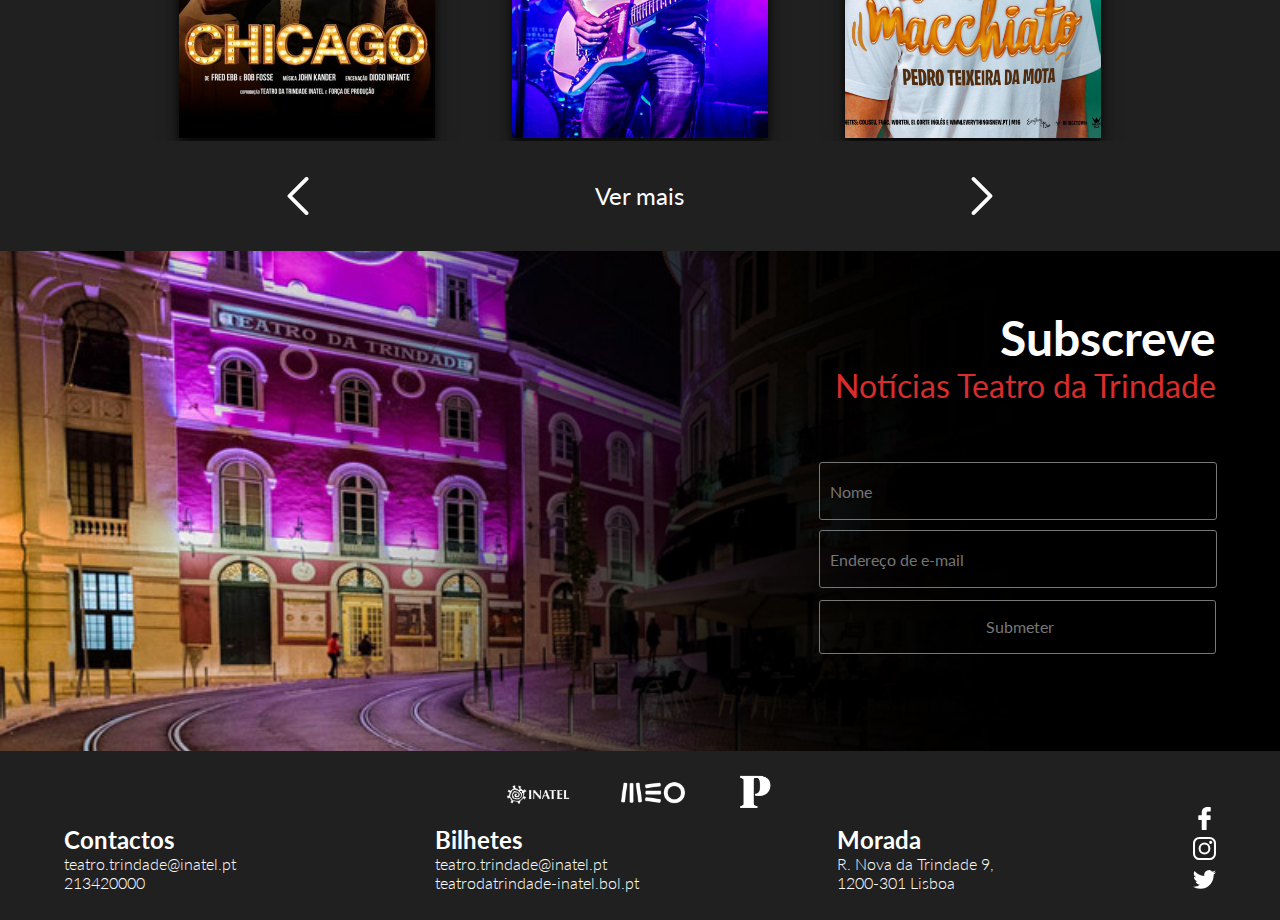
==== commit d4d788be: "Almost done" ====
--- a/index.html
+++ b/index.html
@@ -17,24 +17,23 @@
     <nav>
 
       <a href="index.html"><img src="img/logoFullB.png" alt="logo-trindade"></a>
-      <input id="hamburguer" type="checkbox">
-      <div>
-        <label for="hamburguer" class="hamburguer" id="mostra-menu">
-          <span class="barra" id="barra"></span>
-        </label>
 
-        <div class="menu">
-          <div class="menu-info">
-            <ul>
-              <li><a href="index.html">início</a></li>
-              <li><a href="agenda.html">agenda</a></li>
-              <li><a href="sobre.html">sobre</a></li>
-              <li><a href="bilheteira.html">bilheteira</a></li>
-            </ul>
-            <img src="img/tr.png" alt="TR">
-          </div>
-          <div class="menu-transp"></div>
+      <div id="hamburguer">
+        <span class="barra" id="barraCima"></span>
+        <span class="barra" id="barraMeio"></span>
+        <span class="barra" id="barraBaixo"></span>
+      </div>
+      <div id="menu">
+        <div class="menu-info">
+          <ul>
+            <li><a href="index.html">início</a></li>
+            <li><a href="agenda.html">agenda</a></li>
+            <li><a href="sobre.html">sobre</a></li>
+            <li><a href="bilheteira.html">bilheteira</a></li>
+          </ul>
+          <img src="img/tr.png" alt="TR">
         </div>
+        <div class="menu-transp"></div>
       </div>
 
     </nav>
@@ -44,16 +43,23 @@
 
 
     <section id="intro">
-      <div id="fundo-cortinas"></div>
       <div class="abertura-img">
         <img src="img/curt_left.jpg" alt="cortina-lado-esquerdo" id="esquerda">
         <img src="img/curt_right.jpg" alt="cortina-lado-direito" id="direita">
       </div>
+      <div id="fundo-abertura"></div>
+      <div id="frase-intro">
+        <h3 id="frase"></h3>
+        <p id="autor"></p>
+        <a href="#" onclick="abrir()">Ir para o site</a>
+      </div>
+
+
       <div class="intro-img">
         <img src="img/trindade.jpg" alt="fotografia-fachada">
       </div>
       <div class="conteudo-saudacao">
-        <video autoplay loop muted controls>
+        <video autoplay loop muted>
           <source src="img/150anos.mp4" type="video/mp4">
           <source src="img/150anos.ogg" type="video/ogg">
         </video>
@@ -110,13 +116,14 @@
 
 
     <section id="subscricao">
-
       <form class="formulario" method="POST" action="submissao.php">
-          <input type="text" name="nome" placeholder="Nome">
+        <h2>Subscreve</h2>
+        <p>Notícias Teatro da Trindade</p>
+        <input class="nome" type="text" name="nome" placeholder="Nome" id="nome-sub">
         <br>
-          <input type="email" name="email" placeholder="Endereço de e-mail">
+        <input class="mail" type="email" name="email" placeholder="Endereço de e-mail" id="mail-sub">
         <br>
-          <input type="submit" name="subscrever" value="Submeter">
+        <input class="sub" type="submit" name="subscrever" value="Submeter" id="subscrever">
       </form>
     </section>
 
@@ -170,7 +177,8 @@
     </div>
 
   </footer>
-  <script src="js/myScript.js"></script>
+  <script src="js/menu.js"></script>
+  <script src="js/index.js"></script>
 </body>
 
 </html>
--- a/css/style.css
+++ b/css/style.css
@@ -1,34 +1,66 @@
 /*--------------------INTRO---------------------*/
 #intro {
   height: auto;
-  padding-bottom: 120px;
+  padding-bottom: 10%;
   background-image: url(../img/fundo.svg);
   background-position: center;
   background-size: cover;
 }
 
-.abertura-img{
-  position: absolute;
+.abertura-img {
   display: flex;
   position: fixed;
   justify-content: space-between;
-  z-index: 20;
-}
-.abertura-img img{
+  z-index: 10;
+}
+
+.abertura-img img {
   position: absolute;
   width: 50vw;
   transition: 2s;
 }
-.abertura-img #direita{
+
+.abertura-img #direita {
   left: 50vw;
 }
 
-#fundo-cortinas{
+#frase-intro {
+  padding: 15% 0;
+  font-size: 1.5em;
+  z-index: 20;
+  color: #fff;
+  text-align: center;
   position: fixed;
-  background-color: #000;
-  transition: 3s;
+  left: 50%;
+  -webkit-transform: translateX(-50%);
+  transform: translateX(-50%);
+  transition: 2s;
+}
+
+#frase-intro p {
+  margin: 2% 0 10% 0;
+}
+
+#frase-intro a {
+  background-color: #d92d2d;
+  text-decoration: none;
+  color: #fff;
+  padding: 2% 4%;
+  transition: 0.2s;
+}
+
+#frase-intro a:hover {
+  background-color: #fff;
+  color: #d92d2d;
+}
+
+#fundo-abertura {
+  position: fixed;
+  z-index: 10;
+  background-color: #1f1f1f;
   width: 100vw;
-  height: 100vw;
+  height: 100vh;
+  display: none;
 }
 
 .intro-img img {
@@ -47,9 +79,11 @@
   margin-left: 5vw;
   width: 45vw;
 }
+
 .conteudo-saudacao video:focus {
   outline: none;
 }
+
 .texto-saudacao {
   margin: 5vw;
 }
@@ -67,14 +101,21 @@
   font-weight: 300;
 }
 
-@media screen and (max-width: 1000px) {
+@media screen and (max-width: 900px) {
   .texto-saudacao p {
     font-size: 1em;
   }
+
+  .abertura-img img {
+    display: none;
+  }
+
+  #fundo-abertura {
+    display: block;
+  }
 }
 
 @media screen and (max-width: 800px) {
-
   .conteudo-saudacao {
     margin-top: 15%;
     display: block;
@@ -89,14 +130,25 @@
   .texto-saudacao {
     margin-top: 5%;
   }
+
+  .texto-saudacao p {
+    text-align: left;
+  }
+}
+
+@media screen and (max-width: 600px) {
+  #frase-intro {
+    font-size: 0.8em;
+  }
 }
 
 /*--------------------ESPETÁCULOS---------------------*/
 #espetaculos {
   height: auto;
-  padding-bottom: 5%;
+  padding-bottom: 4vh;
   background: #202020;
 }
+
 #espetaculos h1 {
   padding-top: 5%;
   color: #fff;
@@ -105,7 +157,7 @@
   font-weight: 900;
 }
 
-.slider-container{
+.slider-container {
   margin-top: 2%;
   overflow: hidden;
   margin-left: auto;
@@ -116,82 +168,103 @@
   height: 100%;
   display: flex;
 }
-.m-slider{
+
+.m-slider {
   display: none;
 }
-.cartazes-container{
+
+.cartazes-container {
   display: flex;
   flex-direction: row;
   width: 100%;
   clear: both;
   position: relative;
 }
-#cartazes-container-one{
+
+#cartazes-container-one {
   margin-left: 14vw;
   transition: 1.5s;
 }
-#cartazes-container-two{
+
+#cartazes-container-two {
   opacity: 0;
   transition: 1.5s;
 }
-.cartazes-container img{
+
+.cartazes-container img {
   box-shadow: 0 4px 8px 0 rgba(0, 0, 0, 0.7), 0 6px 20px 0 rgba(0, 0, 0, 0.4);
   width: 20vw;
   margin-right: 6vw;
   position: relative;
   transition: 0.2s;
 }
-.cartazes-container img:hover{
+
+.cartazes-container img:hover {
   cursor: pointer;
   opacity: 0.5;
   transform: scale(1.1);
 }
-.controls{
+
+.controls {
   display: flex;
   justify-content: space-evenly;
-  margin-top: 3%;
-}
-.controls img{
+  margin-top: 4vh;
+}
+
+.controls img {
   cursor: pointer;
   width: 3%;
 }
-.controls a{
-  margin-top: 0.5%;
+
+.controls a {
+  margin-top: 0.5vh;
   font-size: 1.5em;
   text-decoration: none;
   color: #fff;
 }
+
 .controls a:hover {
   color: #d92d2d;
 }
 
 @media screen and (max-width: 800px) {
-  .d-slider{
+  #espetaculos {
+    padding-bottom: 10%;
+  }
+
+  .d-slider {
     display: none;
   }
-  .m-slider{
+
+  .m-slider {
     display: flex;
-  }
-  .m-cartazes-container{
+    margin-top: 10%;
+  }
+
+  .m-cartazes-container {
     display: flex;
     flex-direction: row;
     width: 100%;
     clear: both;
     position: relative;
   }
-  #m-cartazes-container-one{
+
+  #m-cartazes-container-one {
     margin-left: 12vw;
     transition: 1.5s;
   }
-  #m-cartazes-container-two{
+
+  #m-cartazes-container-two {
     opacity: 0;
     transition: 1.5s;
   }
-  #m-cartazes-container-three{
+
+  #m-cartazes-container-three {
     opacity: 0;
     transition: 1.5s;
   }
-  .m-cartazes-container img{
+
+  .m-cartazes-container img {
     box-shadow: 0 4px 8px 0 rgba(0, 0, 0, 0.7), 0 6px 20px 0 rgba(0, 0, 0, 0.4);
     width: 35vw;
     margin-right: 6vw;
@@ -199,15 +272,20 @@
     transition: 0.2s;
   }
 
-
-  .m-cartazes-container img:hover{
+  .m-cartazes-container img:hover {
     cursor: pointer;
     opacity: 0.5;
     transform: scale(1.1);
   }
-}
-
-
+
+  .controls img {
+    width: 5%;
+  }
+
+  .controls a {
+    font-size: 1em;
+  }
+}
 
 /*--------------------FORM---------------------*/
 #subscricao {
@@ -224,36 +302,34 @@
   width: 45%;
 }
 
-.info-form {
-  float: right;
+.formulario h2, .formulario p {
   text-align: right;
+}
+
+.formulario h2 {
+  font-size: 3em;
+  color: #fff;
   margin-top: 10%;
 }
 
-.info-form h2 {
-  font-size: 3em;
-  color: #fff;
-}
-
-.info-form p {
+.formulario p {
   font-size: 2em;
   color: #d92d2d;
 }
 
-input:focus {
+.formulario input:focus {
   outline: none;
 }
 
-.inserir {
+.nome {
+  margin-top: 10%;
+}
+
+.nome, .mail {
   margin-left: calc(100% - 31vw);
-  margin-top: 40%;
-}
-
-.inserir input {
   border-radius: 3px;
   width: 30vw;
   height: 6vh;
-  margin-top: 10px;
   font-size: 1em;
   background: transparent;
   padding-left: 10px;
@@ -261,12 +337,13 @@
   border: 1px solid #777;
 }
 
-.submissao {
+.mail {
+  margin-top: 10px;
+}
+
+.sub {
   margin-left: calc(100% - 31vw);
   margin-top: 2%;
-}
-
-.submissao input {
   border-radius: 3px;
   height: 6vh;
   width: 31vw;
@@ -278,7 +355,7 @@
   cursor: pointer;
 }
 
-.submissao input:hover {
+.sub:hover {
   background: #d92d2d;
   border: none;
   color: #202020;
@@ -293,44 +370,38 @@
     width: 60%;
   }
 
-  .inserir {
-    margin-top: 35%;
+  .formulario h2 {
+    font-size: 2em;
+  }
+
+  .formulario p {
+    font-size: 1em;
+  }
+
+  .nome, .mail {
+    width: 40vw;
     margin-left: calc(100% - 41vw);
   }
 
-  .submissao {
+  .sub {
     margin-left: calc(100% - 41vw);
-  }
-
-  .info-form h2 {
-    font-size: 2em;
-  }
-
-  .info-form p {
-    font-size: 1em;
-  }
-
-  .inserir input {
-    width: 40vw;
-  }
-
-  .submissao input {
     width: 42vw;
   }
 }
 
 @media screen and (max-width: 400px) {
-  .info-form {
+  .formulario h2 {
     margin-top: 30%;
   }
 
-  .inserir {
-    margin-top: 70%;
-    margin-left: calc(100% - 45vw);
-  }
-
-  .submissao {
+  .nome, .mail {
+    width: 50vw;
+    margin-left: calc(100% - 55vw);
+  }
+
+  .sub {
     margin-top: 3%;
-    margin-left: calc(100% - 44vw);
-  }
-}
+    width: 52vw;
+    margin-left: calc(100% - 54vw);
+  }
+}
--- a/css/general.css
+++ b/css/general.css
@@ -9,89 +9,46 @@
   margin: 20px 20px;
 }
 
-.hamburguer {
+#hamburguer {
+  cursor: pointer;
   position: absolute;
   right: 0;
-  margin-top: 25px;
-  margin-right: 25px;
   width: 30px;
-  padding-top: 11px;
   height: 13px;
-}
-
-label {
-  cursor: pointer;
-}
-
-/*---Desenha as 3 barras do hamburguer---*/
+  top: 6vh;
+  right: 6vh;
+}
+
 .barra {
   position: fixed;
   display: block;
   width: 30px;
   height: 3px;
-  box-shadow: 0px 0px 3px 0px #1f1f1f;
-  transition: 1s ease-in-out;
+  transition: 0.4s ease-in-out;
   border-radius: 200px;
   background: #d92d2d;
   z-index: 2;
 }
 
-.barra:before,
-.barra:after {
-  content: '';
-  display: block;
-  width: 100%;
-  height: 100%;
+#barraCima, #barraMeio, #barraBaixo {
   box-shadow: 0px 0px 3px 0px #1f1f1f;
-  background: #d92d2d;
-  position: absolute;
-  transition: 0.5s ease-in-out;
-  border-radius: 200px;
-}
-
-.barra:before {
-  bottom: 10px;
-}
-
-.barra:after {
-  top: 10px;
-}
-
-#hamburguer, #menu {
-  display: none;
-}
-
-/*--Rotação das barras para formar uma cruz--*/
-input:checked~div .barra {
-  transform: rotate(45deg);
-  box-shadow: none;
-  background: #fff;
-}
-
-input:checked~div .barra:before {
-  transform: rotate(90deg);
-  bottom: 0;
-  box-shadow: none;
-  background: #fff;
-}
-
-input:checked~div .barra:after {
-  transform: rotate(90deg);
-  top: 0;
-  box-shadow: none;
-  background: #fff;
-}
-
-input:checked~div .menu {
-  display: block;
+}
+
+#barraBaixo {
+  top: 7.2vh;
+}
+
+#barraCima {
+  top: 4.8vh;
 }
 
 /*-----------------Desenho do menu-----------*/
-.menu {
+#menu {
   display: none;
   position: fixed;
   width: 100vw;
   z-index: 1;
+  transition: all 0.5s ease;
 }
 
 .menu-info {
@@ -103,6 +60,7 @@
   right: 0;
   box-shadow: -5px 0px 50px 0px #202020;
   position: absolute;
+  transition: all 0.5s ease;
 }
 
 .menu-info ul {
@@ -110,10 +68,9 @@
 }
 
 .menu-info li {
-  margin-top: 40px;
+  margin: 5vh 5vh 0 0;
   list-style: none;
   text-align: right;
-  margin-right: 20px;
 }
 
 .menu-info a {
@@ -142,12 +99,12 @@
   background: rgba(20, 20, 20, 0.8);
 }
 
-@media screen and (max-width: 800px) {
+@media screen and (max-width: 900px) {
   .menu-info ul {
     margin-top: 45%;
   }
 
-  .menu a {
+  #menu a {
     font-size: 1.5em;
   }
 
@@ -159,7 +116,7 @@
     width: 50vw;
   }
 
-  .menu img {
+  #menu img {
     width: 55vw;
   }
 }
@@ -236,6 +193,7 @@
     font-size: 0.3em;
   }
 }
+
 @media screen and (max-width: 400px) {
   .footer-infos {
     font-size: 0.2em;
